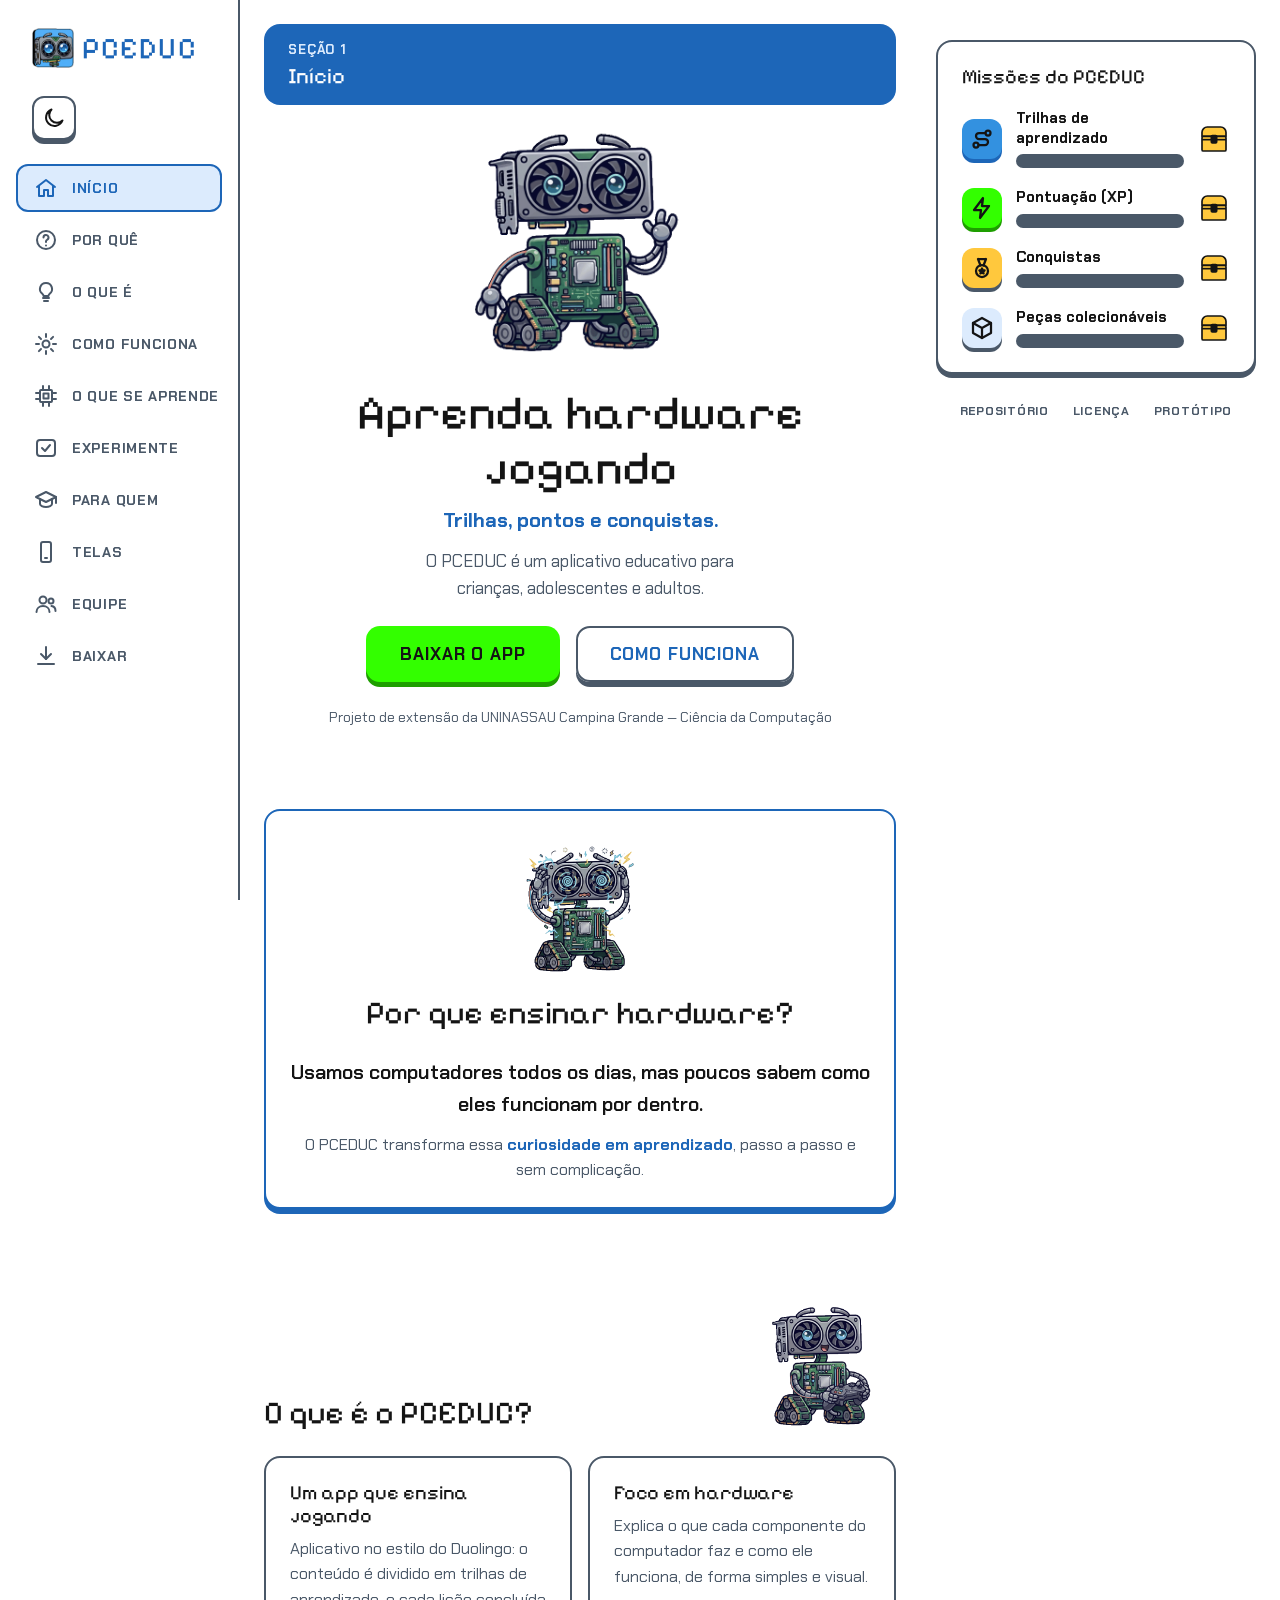
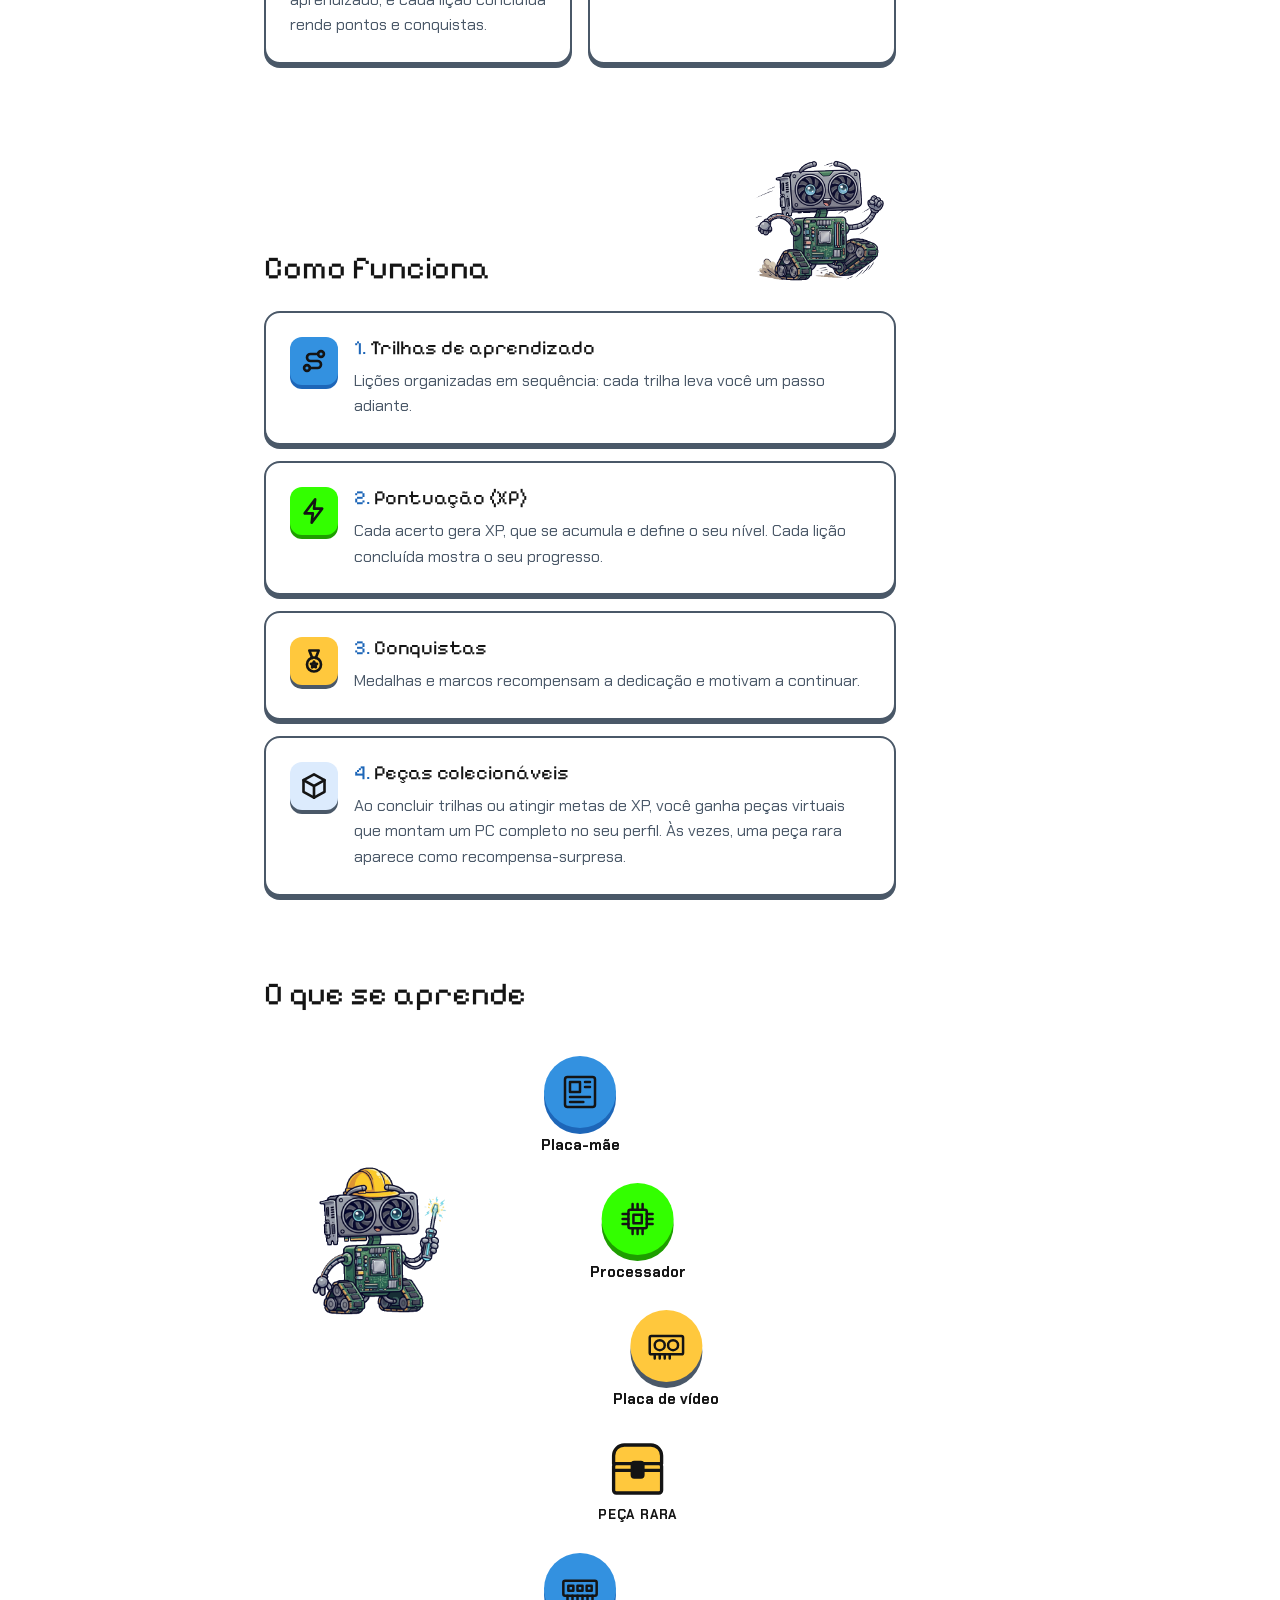
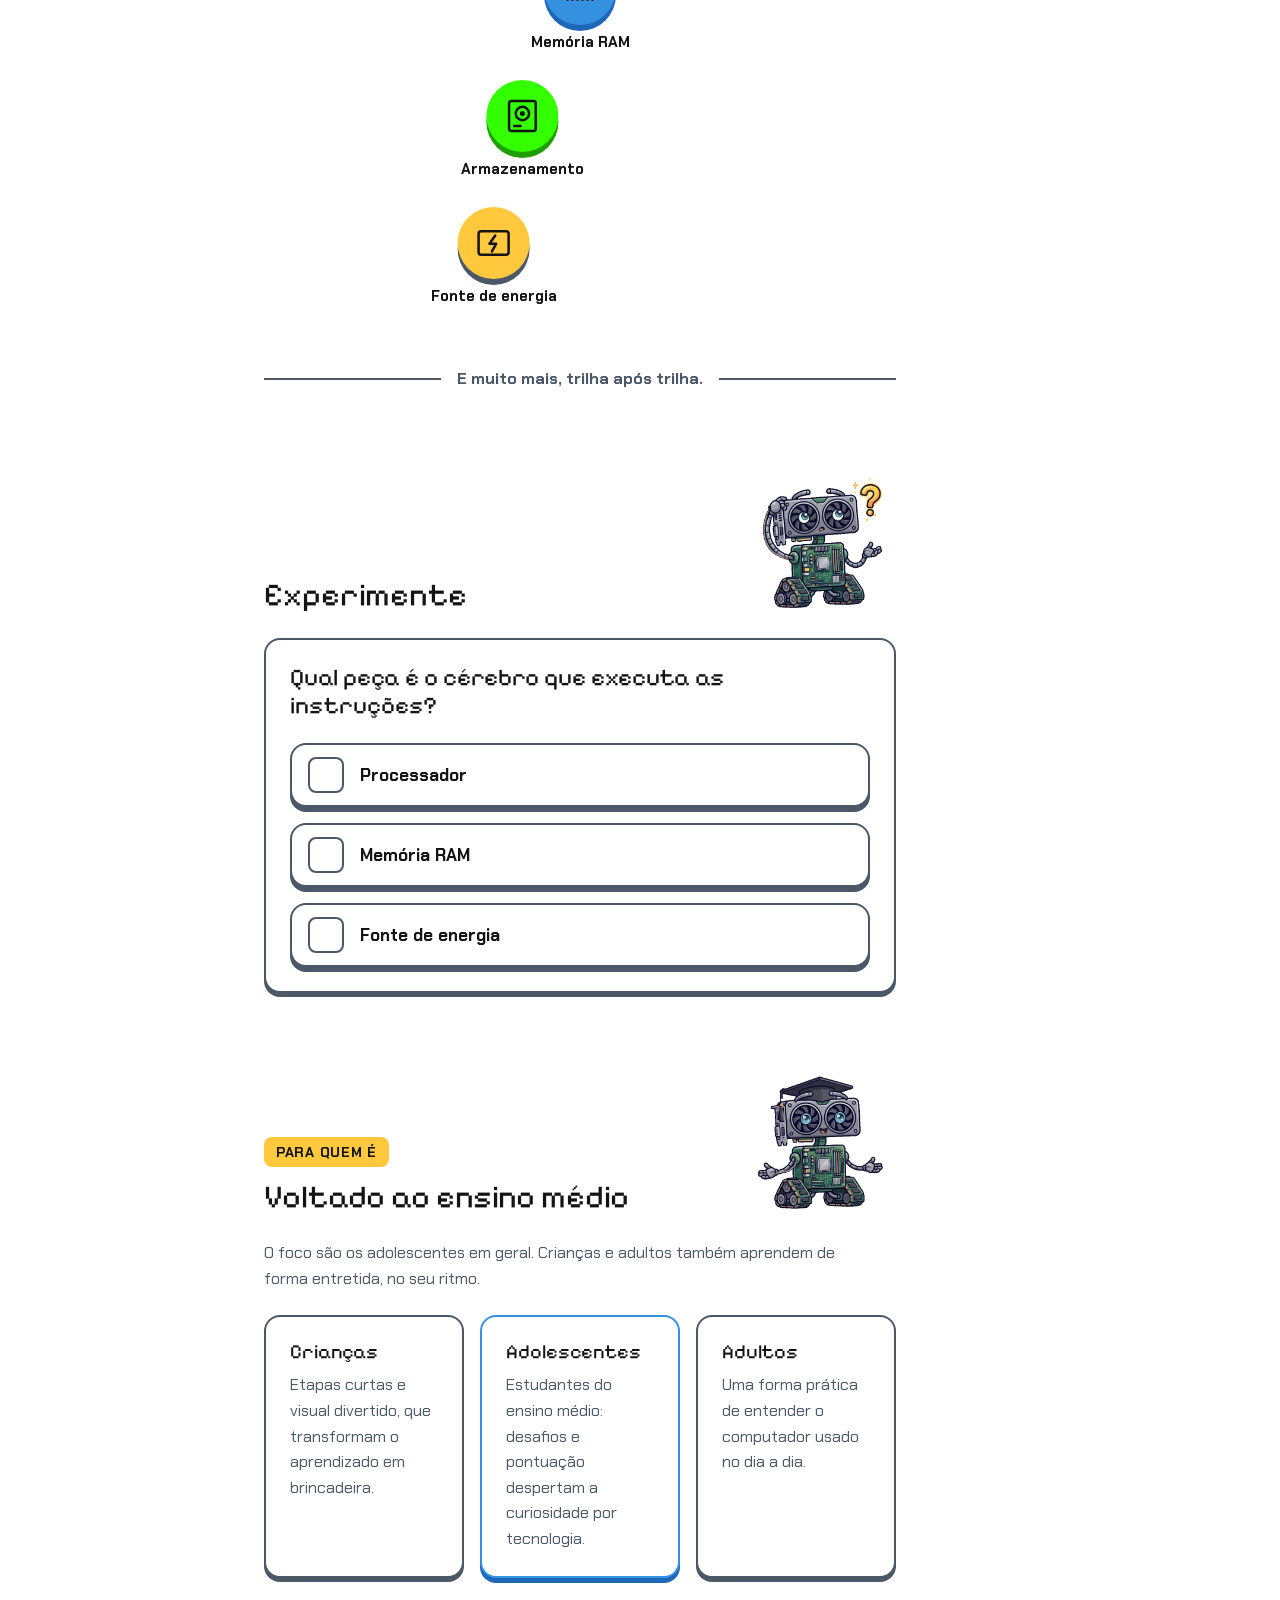
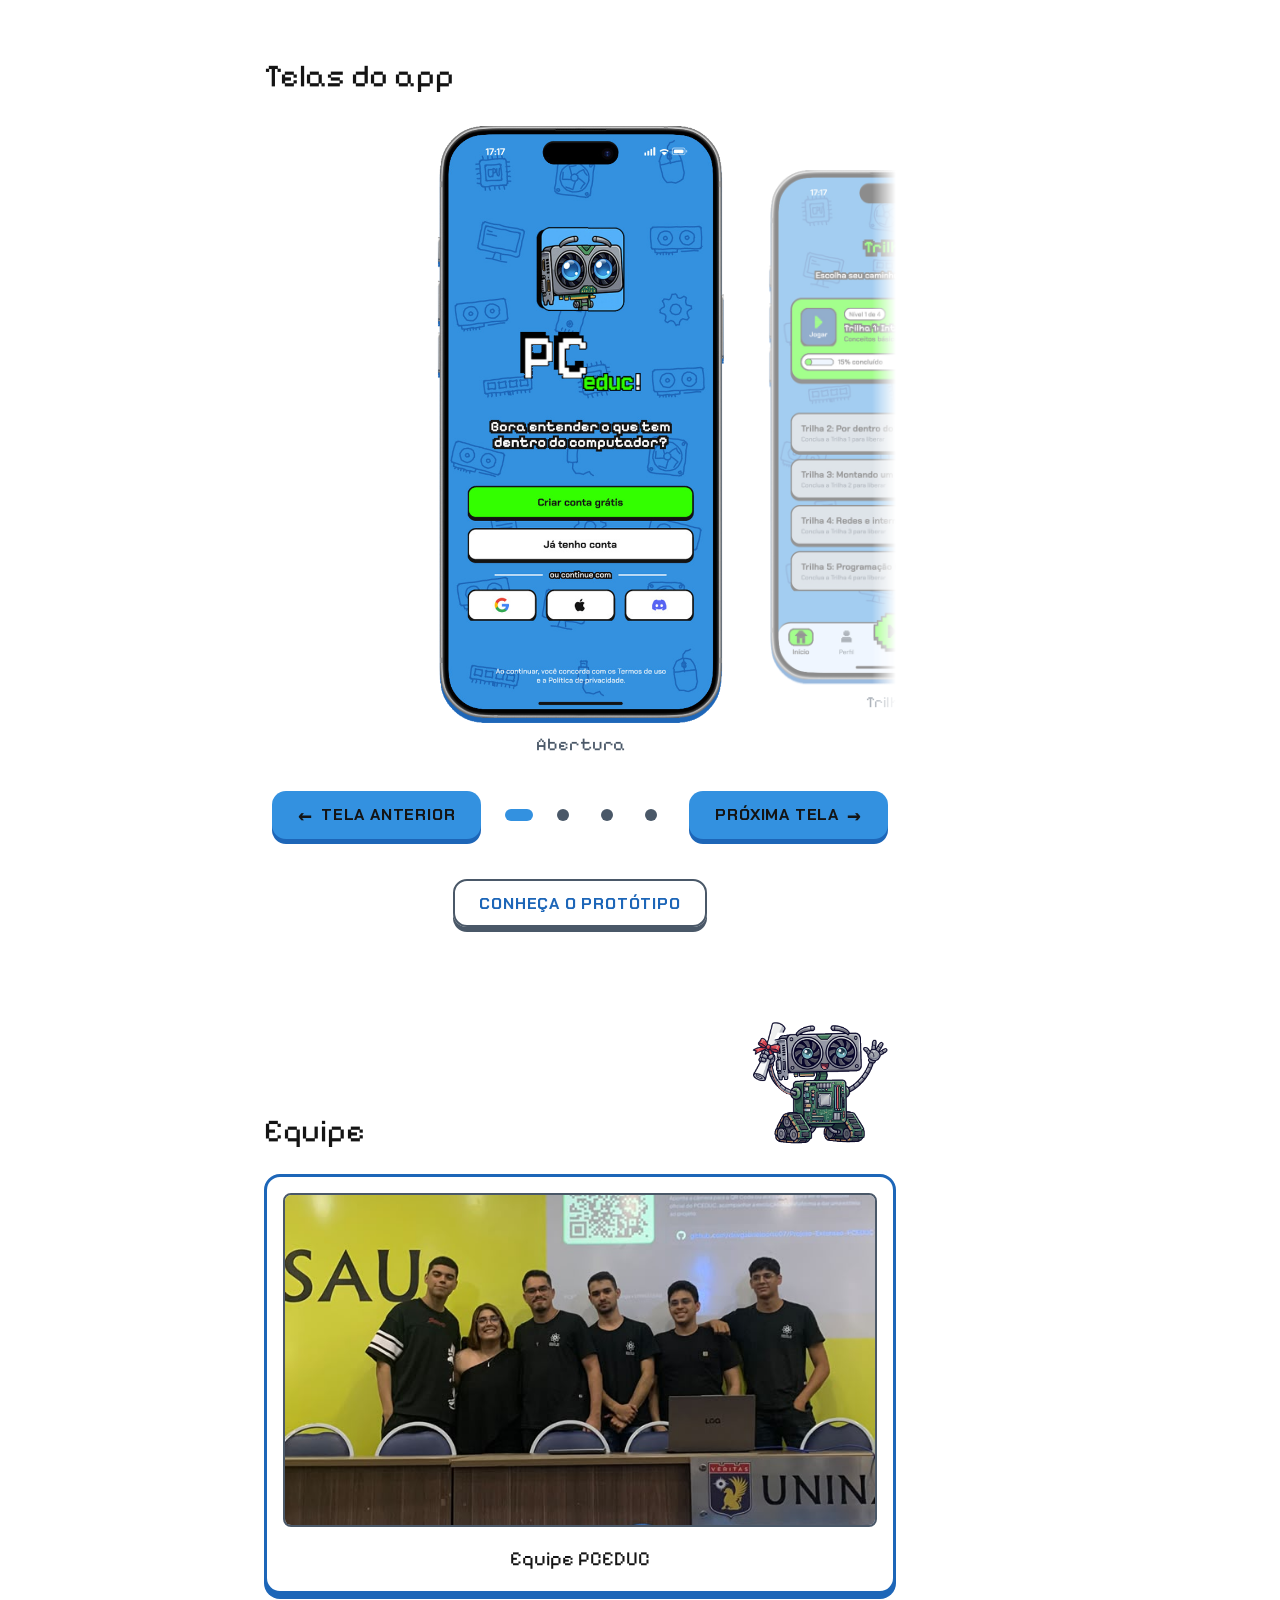
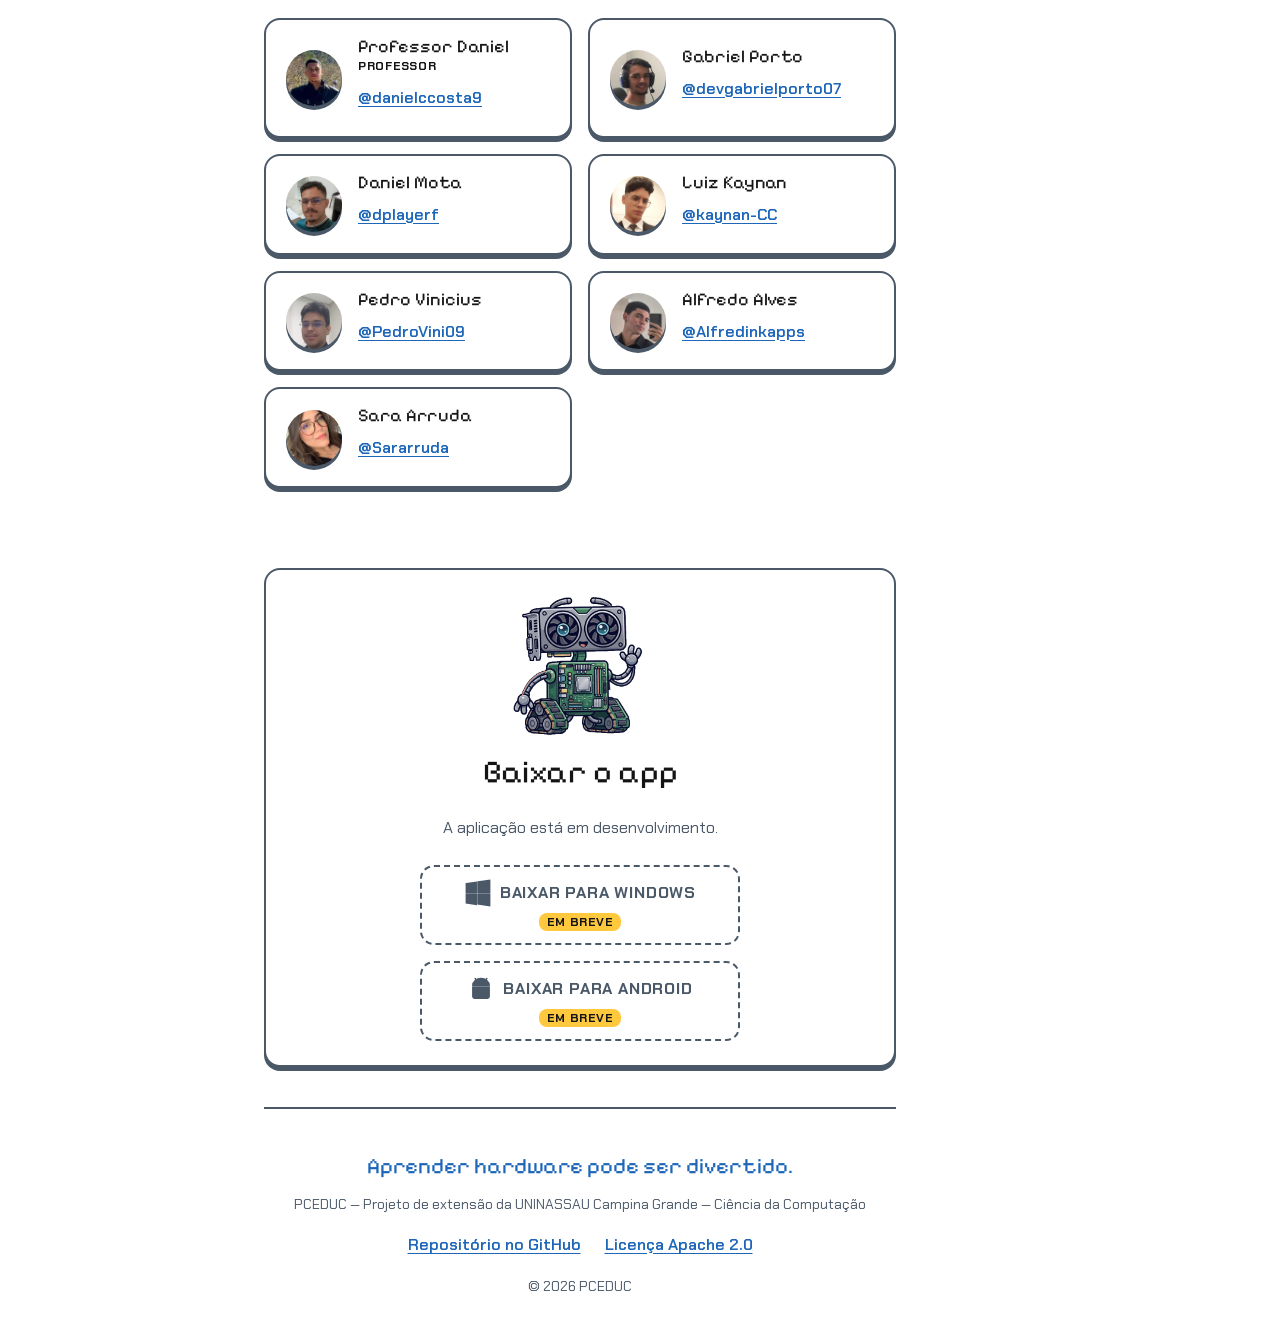
==== site-apresentacao-pceduc/html/index.html @ e236482e "feat: reoganização do site apresentativo do projeto + atualização das referências no HTML e JS CSS" ====
<!DOCTYPE html>
<!--
  PCEDUC — site demonstrativo (página única, v2: HTML5 + CSS3 + JS puro).
  Layout inspirado em trilhas de apps de idiomas: menu lateral, trilha central e painel de missões.
  Textos vêm só do README, do pitch e do documento de requisitos (RN002).
-->
<html lang="pt-BR">
<head>
  <meta charset="utf-8">
  <!-- viewport-fit=cover: libera env(safe-area-inset-bottom) para a barra de abas no iOS -->
  <meta name="viewport" content="width=device-width, initial-scale=1, viewport-fit=cover">
  <title>PCEDUC — Aprenda hardware jogando</title>
  <meta name="description" content="PCEDUC: aplicativo educativo para aprender hardware jogando, com trilhas, pontos e conquistas. Projeto de extensão da UNINASSAU Campina Grande — Ciência da Computação.">
  <!-- Cor da barra do navegador: segue o sistema; o tema escolhido no botão sobrescreve (main.js) -->
  <meta name="theme-color" content="#141414" media="(prefers-color-scheme: dark)">
  <meta name="theme-color" content="#FFFFFF" media="(prefers-color-scheme: light)">

  <!-- Open Graph: og:image precisa de URL absoluta; aponta para o endereço padrão do GitHub Pages (DEC002) -->
  <meta property="og:type" content="website">
  <meta property="og:locale" content="pt_BR">
  <meta property="og:title" content="PCEDUC — Aprenda hardware jogando">
  <meta property="og:description" content="Trilhas, pontos e conquistas. Aplicativo educativo para crianças, adolescentes e adultos.">
  <meta property="og:image" content="https://devgabrielporto07.github.io/Projeto-Extensao-PCEDUC/assets/img/benchware.png">

  <link rel="icon" type="image/png" href="../assets/img/benchware.png">

  <!-- Fontes: Pixelify Sans (títulos) e Chakra Petch (textos) -->
  <link rel="preconnect" href="https://fonts.googleapis.com">
  <link rel="preconnect" href="https://fonts.gstatic.com" crossorigin>
  <link rel="stylesheet" href="https://fonts.googleapis.com/css2?family=Chakra+Petch:wght@400;600;700&family=Pixelify+Sans:wght@400&display=swap">

  <!--
    Tema salvo aplicado antes dos CSS para a página não piscar no tema errado.
    Inline de propósito (exceção à regra de PADROES §1); sem valor salvo, o CSS segue o sistema.
  -->
  <script>
    (function () {
      try {
        var tema = localStorage.getItem('pc-tema');
        if (tema !== 'claro' && tema !== 'escuro') {
          return;
        }
        document.documentElement.setAttribute('data-tema', tema);
        var cor = tema === 'claro' ? '#FFFFFF' : '#141414';
        document.querySelectorAll('meta[name="theme-color"]').forEach(function (meta) {
          meta.setAttribute('content', cor);
        });
      } catch (erro) {
        /* localStorage bloqueado (modo privado, política do navegador): segue o sistema */
      }
    })();
  </script>

  <link rel="stylesheet" href="../css/base.css">
  <link rel="stylesheet" href="../css/layout.css">
  <link rel="stylesheet" href="../css/components.css">
  <link rel="stylesheet" href="../css/galeria.css">
  <link rel="stylesheet" href="../css/trilha.css">
  <link rel="stylesheet" href="../css/mascote.css">
  <link rel="stylesheet" href="../css/quiz.css">

  <script src="../js/main.js" defer></script>
</head>
<body>
  <a class="pc-skip" href="#conteudo">Pular para o conteúdo</a>

  <!-- ===== Ícones (sprite SVG reaproveitado por <use>) ===== -->
  <svg class="pc-sprite" aria-hidden="true" focusable="false" xmlns="http://www.w3.org/2000/svg">
    <symbol id="i-inicio" viewBox="0 0 24 24"><path d="M3 11l9-7 9 7"/><path d="M5 10v10h5v-6h4v6h5V10"/></symbol>
    <symbol id="i-porque" viewBox="0 0 24 24"><circle cx="12" cy="12" r="9"/><path d="M9.5 9.5a2.5 2.5 0 1 1 3.5 2.3c-.7.3-1 .9-1 1.7v.5"/><path d="M12 17.5v.01"/></symbol>
    <symbol id="i-oque" viewBox="0 0 24 24"><path d="M9 18h6M10 21h4"/><path d="M12 3a6 6 0 0 0-3.5 10.9c.6.5 1 1.2 1 2.1h5c0-.9.4-1.6 1-2.1A6 6 0 0 0 12 3z"/></symbol>
    <symbol id="i-como" viewBox="0 0 24 24"><circle cx="12" cy="12" r="3.5"/><path d="M12 2v3M12 19v3M2 12h3M19 12h3M4.9 4.9L7 7M17 17l2.1 2.1M4.9 19.1L7 17M17 7l2.1-2.1"/></symbol>
    <symbol id="i-chip" viewBox="0 0 24 24"><rect x="6" y="6" width="12" height="12" rx="1"/><rect x="9.5" y="9.5" width="5" height="5"/><path d="M9 2v4M15 2v4M9 18v4M15 18v4M2 9h4M2 15h4M18 9h4M18 15h4"/></symbol>
    <symbol id="i-quem" viewBox="0 0 24 24"><path d="M2 9l10-5 10 5-10 5z"/><path d="M6 11v5c0 1.5 2.7 3 6 3s6-1.5 6-3v-5"/><path d="M22 9v6"/></symbol>
    <symbol id="i-telas" viewBox="0 0 24 24"><rect x="7" y="2" width="10" height="20" rx="2"/><path d="M11 18h2"/></symbol>
    <symbol id="i-equipe" viewBox="0 0 24 24"><circle cx="9" cy="8" r="3.5"/><path d="M2.5 20c0-3.6 2.9-6 6.5-6s6.5 2.4 6.5 6"/><circle cx="17" cy="9" r="2.5"/><path d="M17.5 14c2.5.3 4 2.3 4 5"/></symbol>
    <symbol id="i-baixar" viewBox="0 0 24 24"><path d="M12 3v12"/><path d="M7 10l5 5 5-5"/><path d="M4 20h16"/></symbol>
    <symbol id="i-trilha" viewBox="0 0 24 24"><circle cx="6" cy="18" r="2.5"/><circle cx="18" cy="6" r="2.5"/><path d="M8.5 18H15a3 3 0 0 0 0-6H9a3 3 0 0 1 0-6h6.5"/></symbol>
    <symbol id="i-xp" viewBox="0 0 24 24"><path d="M13 2L4 14h7l-1 8 9-12h-7z"/></symbol>
    <symbol id="i-medalha" viewBox="0 0 24 24"><circle cx="12" cy="15" r="6"/><path d="M8 3l2.5 6.5M16 3l-2.5 6.5M8 3h8"/><path d="M12 12.5l.8 1.7 1.8.2-1.3 1.2.3 1.8-1.6-.9-1.6.9.3-1.8-1.3-1.2 1.8-.2z"/></symbol>
    <symbol id="i-peca" viewBox="0 0 24 24"><path d="M12 2l9 5v10l-9 5-9-5V7z"/><path d="M3 7l9 5 9-5M12 12v10"/></symbol>
    <symbol id="i-experimente" viewBox="0 0 24 24"><rect x="3" y="4" width="18" height="16" rx="3"/><path d="M8 12l3 3 5-6"/></symbol>
    <symbol id="i-certo" viewBox="0 0 24 24"><path d="M5 12.5l4.5 4.5L19 7.5"/></symbol>
    <symbol id="i-errado" viewBox="0 0 24 24"><path d="M6 6l12 12M18 6L6 18"/></symbol>
    <symbol id="i-sol" viewBox="0 0 24 24"><circle cx="12" cy="12" r="4"/><path d="M12 2v2M12 20v2M4.9 4.9l1.4 1.4M17.7 17.7l1.4 1.4M2 12h2M20 12h2M4.9 19.1l1.4-1.4M17.7 6.3l1.4-1.4"/></symbol>
    <symbol id="i-lua" viewBox="0 0 24 24"><path d="M20.5 14.5A8.5 8.5 0 1 1 9.5 3.5a7 7 0 0 0 11 11z"/></symbol>
    <!-- Baú: o corpo herda fill (amarelo) do <svg>; a fechadura usa currentColor (preto) -->
    <symbol id="i-bau" viewBox="0 0 48 48"><path d="M6 20v-6a8 8 0 0 1 8-8h20a8 8 0 0 1 8 8v6z"/><rect x="6" y="20" width="36" height="22" rx="2"/><path d="M6 25h36"/><rect x="20" y="19" width="8" height="11" rx="1.5" fill="currentColor"/></symbol>
  </svg>

  <!-- ===== Menu lateral (desktop) / cabeçalho com logo (mobile) ===== -->
  <header class="pc-lateral">
    <a class="pc-logo" href="#topo"><img class="pc-logo__img" src="../assets/img/logo-mascote.png" alt="" width="424" height="408"><span class="pc-logo__texto">PCEDUC</span></a>
    <!-- Alternar tema: oculto sem JS (aí o site só segue o sistema); o main.js mostra e atualiza ícone e rótulo -->
    <button class="pc-tema" type="button" data-pc-tema hidden>
      <svg class="pc-icone" aria-hidden="true" focusable="false"><use href="#i-sol" data-pc-tema-icone/></svg>
      <span class="pc-sr" data-pc-tema-rotulo>Ativar tema claro</span>
    </button>
    <nav class="pc-lateral__nav" aria-label="Seções">
      <ul class="pc-lista-limpa pc-lateral__lista">
        <li><a class="pc-lateral__link" href="#topo"><svg class="pc-icone" aria-hidden="true" focusable="false"><use href="#i-inicio"/></svg><span class="pc-lateral__rotulo">Início</span></a></li>
        <li><a class="pc-lateral__link" href="#por-que"><svg class="pc-icone" aria-hidden="true" focusable="false"><use href="#i-porque"/></svg><span class="pc-lateral__rotulo">Por quê</span></a></li>
        <li><a class="pc-lateral__link" href="#o-que-e"><svg class="pc-icone" aria-hidden="true" focusable="false"><use href="#i-oque"/></svg><span class="pc-lateral__rotulo">O que é</span></a></li>
        <li><a class="pc-lateral__link" href="#como-funciona"><svg class="pc-icone" aria-hidden="true" focusable="false"><use href="#i-como"/></svg><span class="pc-lateral__rotulo">Como funciona</span></a></li>
        <li><a class="pc-lateral__link" href="#o-que-se-aprende"><svg class="pc-icone" aria-hidden="true" focusable="false"><use href="#i-chip"/></svg><span class="pc-lateral__rotulo">O que se aprende</span></a></li>
        <li><a class="pc-lateral__link" href="#experimente"><svg class="pc-icone" aria-hidden="true" focusable="false"><use href="#i-experimente"/></svg><span class="pc-lateral__rotulo">Experimente</span></a></li>
        <li><a class="pc-lateral__link" href="#para-quem"><svg class="pc-icone" aria-hidden="true" focusable="false"><use href="#i-quem"/></svg><span class="pc-lateral__rotulo">Para quem</span></a></li>
        <li><a class="pc-lateral__link" href="#telas"><svg class="pc-icone" aria-hidden="true" focusable="false"><use href="#i-telas"/></svg><span class="pc-lateral__rotulo">Telas</span></a></li>
        <li><a class="pc-lateral__link" href="#equipe"><svg class="pc-icone" aria-hidden="true" focusable="false"><use href="#i-equipe"/></svg><span class="pc-lateral__rotulo">Equipe</span></a></li>
        <li><a class="pc-lateral__link" href="#download"><svg class="pc-icone" aria-hidden="true" focusable="false"><use href="#i-baixar"/></svg><span class="pc-lateral__rotulo">Baixar</span></a></li>
      </ul>
    </nav>
  </header>

  <div class="pc-palco">
    <main class="pc-conteudo" id="conteudo">
      <!--
        Faixa da seção atual (só desktop). É decorativa e repete os títulos das seções,
        por isso fica fora da árvore de acessibilidade e não é anunciada a cada rolagem.
      -->
      <div class="pc-faixa" aria-hidden="true">
        <div class="pc-faixa__caixa">
          <span class="pc-faixa__numero" data-pc-faixa-numero>Seção 1</span>
          <span class="pc-faixa__nome" data-pc-faixa-nome>Início</span>
        </div>
      </div>

      <!-- ===== 1. Topo / hero (F001) ===== -->
      <section class="pc-secao pc-hero" id="topo" aria-labelledby="titulo-topo">
        <!-- DEC009: com movimento reduzido, mostra o quadro parado -->
        <picture>
          <source srcset="assets/img/mascote/acenando.png" media="(prefers-reduced-motion: reduce)">
          <img class="pc-hero__mascote" src="../assets/img/mascote/acenando.gif" alt="Benchware, o mascote do PCEDUC, acenando" width="512" height="512">
        </picture>
        <h1 class="pc-hero__titulo" id="titulo-topo">Aprenda hardware jogando</h1>
        <p class="pc-hero__subtitulo">Trilhas, pontos e conquistas.</p>
        <p class="pc-hero__texto">O PCEDUC é um aplicativo educativo para crianças, adolescentes e adultos.</p>
        <div class="pc-hero__acoes">
          <a class="pc-btn pc-btn--verde pc-btn--grande" href="#download">Baixar o app</a>
          <a class="pc-btn pc-btn--contorno pc-btn--grande" href="#como-funciona">Como funciona</a>
        </div>
        <p class="pc-hero__instituicao">Projeto de extensão da UNINASSAU Campina Grande — Ciência da Computação</p>
      </section>

      <!-- ===== 2. Por que ensinar hardware? (F002) ===== -->
      <section class="pc-secao" id="por-que" aria-labelledby="titulo-por-que">
        <div class="pc-card pc-por-que pc-revelar">
          <span class="pc-mascote pc-mascote--centro"><picture><source srcset="assets/img/mascote/sobrecarregado.png" media="(prefers-reduced-motion: reduce)"><img class="pc-mascote__img" src="../assets/img/mascote/sobrecarregado.gif" alt="" width="320" height="320" loading="lazy" decoding="async"></picture></span>
          <h2 class="pc-secao__titulo" id="titulo-por-que">Por que ensinar hardware?</h2>
          <p class="pc-por-que__destaque">Usamos computadores todos os dias, mas poucos sabem como eles funcionam por dentro.</p>
          <p class="pc-por-que__texto">O PCEDUC transforma essa <span class="pc-sublinhado">curiosidade em aprendizado</span>, passo a passo e sem complicação.</p>
        </div>
      </section>

      <!-- ===== 3. O que é o PCEDUC (F003) ===== -->
      <section class="pc-secao" id="o-que-e" aria-labelledby="titulo-o-que-e">
        <div class="pc-secao__cabeca">
          <h2 class="pc-secao__titulo" id="titulo-o-que-e">O que é o PCEDUC?</h2>
          <span class="pc-mascote"><picture><source srcset="assets/img/mascote/jogando.png" media="(prefers-reduced-motion: reduce)"><img class="pc-mascote__img" src="../assets/img/mascote/jogando.gif" alt="" width="320" height="320" loading="lazy" decoding="async"></picture></span>
        </div>
        <div class="pc-grade pc-grade--2">
          <article class="pc-card pc-revelar">
            <h3 class="pc-card__titulo">Um app que ensina jogando</h3>
            <p class="pc-card__texto">Aplicativo no estilo do Duolingo: o conteúdo é dividido em trilhas de aprendizado, e cada lição concluída rende pontos e conquistas.</p>
          </article>
          <article class="pc-card pc-revelar">
            <h3 class="pc-card__titulo">Foco em hardware</h3>
            <p class="pc-card__texto">Explica o que cada componente do computador faz e como ele funciona, de forma simples e visual.</p>
          </article>
        </div>
      </section>

      <!-- ===== 4. Como funciona (F004) ===== -->
      <section class="pc-secao" id="como-funciona" aria-labelledby="titulo-como-funciona">
        <div class="pc-secao__cabeca">
          <h2 class="pc-secao__titulo" id="titulo-como-funciona">Como funciona</h2>
          <span class="pc-mascote"><picture><source srcset="assets/img/mascote/correndo.png" media="(prefers-reduced-motion: reduce)"><img class="pc-mascote__img" src="../assets/img/mascote/correndo.gif" alt="" width="320" height="320" loading="lazy" decoding="async"></picture></span>
        </div>
        <!-- Lista ordenada: a sequência dos passos tem significado (trilha → XP → conquistas → peças) -->
        <ol class="pc-lista-limpa pc-passos">
          <li class="pc-card pc-passo pc-revelar">
            <span class="pc-selo-icone pc-selo-icone--azul" aria-hidden="true"><svg class="pc-icone"><use href="#i-trilha"/></svg></span>
            <div>
              <h3 class="pc-card__titulo"><span class="pc-passo__numero">1.</span> Trilhas de aprendizado</h3>
              <p class="pc-card__texto">Lições organizadas em sequência: cada trilha leva você um passo adiante.</p>
            </div>
          </li>
          <li class="pc-card pc-passo pc-revelar">
            <span class="pc-selo-icone pc-selo-icone--verde" aria-hidden="true"><svg class="pc-icone"><use href="#i-xp"/></svg></span>
            <div>
              <h3 class="pc-card__titulo"><span class="pc-passo__numero">2.</span> Pontuação (XP)</h3>
              <p class="pc-card__texto">Cada acerto gera XP, que se acumula e define o seu nível. Cada lição concluída mostra o seu progresso.</p>
            </div>
          </li>
          <li class="pc-card pc-passo pc-revelar">
            <span class="pc-selo-icone pc-selo-icone--amarelo" aria-hidden="true"><svg class="pc-icone"><use href="#i-medalha"/></svg></span>
            <div>
              <h3 class="pc-card__titulo"><span class="pc-passo__numero">3.</span> Conquistas</h3>
              <p class="pc-card__texto">Medalhas e marcos recompensam a dedicação e motivam a continuar.</p>
            </div>
          </li>
          <li class="pc-card pc-passo pc-revelar">
            <span class="pc-selo-icone pc-selo-icone--claro" aria-hidden="true"><svg class="pc-icone"><use href="#i-peca"/></svg></span>
            <div>
              <h3 class="pc-card__titulo"><span class="pc-passo__numero">4.</span> Peças colecionáveis</h3>
              <p class="pc-card__texto">Ao concluir trilhas ou atingir metas de XP, você ganha peças virtuais que montam um PC completo no seu perfil. Às vezes, uma peça rara aparece como recompensa-surpresa.</p>
            </div>
          </li>
        </ol>
      </section>

      <!--
        ===== Painel de missões =====
        No desktop vira a coluna direita fixa; no mobile aparece aqui, logo após "Como funciona".
        As barras enchem conforme a rolagem da página (cada missão = 1/4 do percurso).
      -->
      <aside class="pc-painel" id="missoes" aria-labelledby="titulo-missoes">
        <div class="pc-card pc-missoes">
          <h2 class="pc-missoes__titulo" id="titulo-missoes">Missões do PCEDUC</h2>
          <p class="pc-sr">As barras são ilustrativas e enchem conforme você rola a página.</p>
          <ol class="pc-lista-limpa pc-missoes__lista">
            <li class="pc-missao">
              <span class="pc-selo-icone pc-selo-icone--azul" aria-hidden="true"><svg class="pc-icone"><use href="#i-trilha"/></svg></span>
              <div class="pc-missao__corpo">
                <span class="pc-missao__titulo">Trilhas de aprendizado</span>
                <span class="pc-barra" aria-hidden="true"><span class="pc-barra__preenchimento" data-pc-barra></span></span>
              </div>
              <svg class="pc-missao__bau" aria-hidden="true" focusable="false"><use href="#i-bau"/></svg>
            </li>
            <li class="pc-missao">
              <span class="pc-selo-icone pc-selo-icone--verde" aria-hidden="true"><svg class="pc-icone"><use href="#i-xp"/></svg></span>
              <div class="pc-missao__corpo">
                <span class="pc-missao__titulo">Pontuação (XP)</span>
                <span class="pc-barra" aria-hidden="true"><span class="pc-barra__preenchimento" data-pc-barra></span></span>
              </div>
              <svg class="pc-missao__bau" aria-hidden="true" focusable="false"><use href="#i-bau"/></svg>
            </li>
            <li class="pc-missao">
              <span class="pc-selo-icone pc-selo-icone--amarelo" aria-hidden="true"><svg class="pc-icone"><use href="#i-medalha"/></svg></span>
              <div class="pc-missao__corpo">
                <span class="pc-missao__titulo">Conquistas</span>
                <span class="pc-barra" aria-hidden="true"><span class="pc-barra__preenchimento" data-pc-barra></span></span>
              </div>
              <svg class="pc-missao__bau" aria-hidden="true" focusable="false"><use href="#i-bau"/></svg>
            </li>
            <li class="pc-missao">
              <span class="pc-selo-icone pc-selo-icone--claro" aria-hidden="true"><svg class="pc-icone"><use href="#i-peca"/></svg></span>
              <div class="pc-missao__corpo">
                <span class="pc-missao__titulo">Peças colecionáveis</span>
                <span class="pc-barra" aria-hidden="true"><span class="pc-barra__preenchimento" data-pc-barra></span></span>
              </div>
              <svg class="pc-missao__bau" aria-hidden="true" focusable="false"><use href="#i-bau"/></svg>
            </li>
          </ol>
        </div>
        <!-- Links rápidos do painel (só desktop; no mobile o rodapé já traz os mesmos links) -->
        <ul class="pc-lista-limpa pc-painel__links">
          <li><a href="https://github.com/devgabrielporto07/Projeto-Extensao-PCEDUC" target="_blank" rel="noopener">Repositório<span class="pc-sr"> no GitHub (abre em nova aba)</span></a></li>
          <li><a href="https://github.com/devgabrielporto07/Projeto-Extensao-PCEDUC/blob/master/LICENSE" target="_blank" rel="noopener">Licença<span class="pc-sr"> Apache 2.0 (abre em nova aba)</span></a></li>
          <li><a href="https://www.figma.com/proto/Nds3cFqZtrh3N2oKh1um8q/Telas-PCEDUC?node-id=10-2&amp;t=ofcFB11myQ6Vvf07-1" target="_blank" rel="noopener">Protótipo<span class="pc-sr"> no Figma (abre em nova aba)</span></a></li>
        </ul>
      </aside>

      <!-- ===== 5. O que se aprende — trilha em zigue-zague (F005) ===== -->
      <section class="pc-secao" id="o-que-se-aprende" aria-labelledby="titulo-o-que-se-aprende">
        <h2 class="pc-secao__titulo" id="titulo-o-que-se-aprende">O que se aprende</h2>
        <!--
          Sem JS, cada balão (descrição) aparece aberto abaixo do seu nó, como uma lista.
          Com JS (classe "js" no <html>), o nó vira um botão que abre e fecha o balão.
        -->
        <div class="pc-trilha">
          <!-- A pose troca para "trofeu" enquanto o balão do baú estiver aberto (main.js) -->
          <span class="pc-mascote pc-trilha__mascote"><img class="pc-mascote__img" src="../assets/img/mascote/construindo.gif" alt="" width="320" height="320" loading="lazy" decoding="async" data-pc-mascote-trilha></span>
          <ol class="pc-lista-limpa pc-trilha__lista">
            <li class="pc-trilha__item pc-trilha__item--azul">
              <button class="pc-no" type="button" aria-expanded="false" aria-controls="pc-balao-1">
                <span class="pc-no__circulo" aria-hidden="true">
                  <svg viewBox="0 0 48 48" width="48" height="48" focusable="false"><rect x="6" y="6" width="36" height="36" rx="3"/><rect x="12" y="12" width="12" height="12"/><path d="M30 12h6M30 18h6M12 30h24M12 36h16"/></svg>
                </span>
                <span class="pc-no__rotulo">Placa-mãe</span>
              </button>
              <div class="pc-balao" id="pc-balao-1">
                <h3 class="pc-balao__titulo">Placa-mãe</h3>
                <p class="pc-balao__texto">Conecta e integra todos os componentes.</p>
              </div>
            </li>
            <li class="pc-trilha__item pc-trilha__item--verde">
              <button class="pc-no" type="button" aria-expanded="false" aria-controls="pc-balao-2">
                <span class="pc-no__circulo" aria-hidden="true">
                  <svg viewBox="0 0 48 48" width="48" height="48" focusable="false"><rect x="13" y="13" width="22" height="22" rx="2"/><rect x="19" y="19" width="10" height="10"/><path d="M18 6v7M24 6v7M30 6v7M18 35v7M24 35v7M30 35v7M6 18h7M6 24h7M6 30h7M35 18h7M35 24h7M35 30h7"/></svg>
                </span>
                <span class="pc-no__rotulo">Processador</span>
              </button>
              <div class="pc-balao" id="pc-balao-2">
                <h3 class="pc-balao__titulo">Processador</h3>
                <p class="pc-balao__texto">O cérebro que executa as instruções.</p>
              </div>
            </li>
            <li class="pc-trilha__item pc-trilha__item--amarelo">
              <button class="pc-no" type="button" aria-expanded="false" aria-controls="pc-balao-3">
                <span class="pc-no__circulo" aria-hidden="true">
                  <svg viewBox="0 0 48 48" width="48" height="48" focusable="false"><rect x="4" y="12" width="40" height="22" rx="2"/><circle cx="16" cy="23" r="6"/><circle cx="32" cy="23" r="6"/><path d="M10 34v5M16 34v5M22 34v5M28 34v5"/></svg>
                </span>
                <span class="pc-no__rotulo">Placa de vídeo</span>
              </button>
              <div class="pc-balao" id="pc-balao-3">
                <h3 class="pc-balao__titulo">Placa de vídeo</h3>
                <p class="pc-balao__texto">Gera as imagens exibidas na tela.</p>
              </div>
            </li>
            <!-- RF09: peça rara como recompensa-surpresa (baú); abre um balão como os nós -->
            <li class="pc-trilha__item pc-trilha__bau">
              <button class="pc-no pc-no--bau" type="button" aria-expanded="false" aria-controls="pc-balao-bau">
                <svg class="pc-bau" aria-hidden="true" focusable="false"><use href="#i-bau"/></svg>
                <span class="pc-bau__legenda">Peça rara</span>
              </button>
              <div class="pc-balao" id="pc-balao-bau">
                <h3 class="pc-balao__titulo">Peça rara</h3>
                <p class="pc-balao__texto">Às vezes, uma peça rara aparece como recompensa-surpresa.</p>
              </div>
            </li>
            <li class="pc-trilha__item pc-trilha__item--azul">
              <button class="pc-no" type="button" aria-expanded="false" aria-controls="pc-balao-4">
                <span class="pc-no__circulo" aria-hidden="true">
                  <svg viewBox="0 0 48 48" width="48" height="48" focusable="false"><rect x="4" y="14" width="40" height="18" rx="2"/><path d="M10 20h6v6h-6zM21 20h6v6h-6zM32 20h6v6h-6zM9 32v5M15 32v5M21 32v5M27 32v5M33 32v5M39 32v5"/></svg>
                </span>
                <span class="pc-no__rotulo">Memória RAM</span>
              </button>
              <div class="pc-balao" id="pc-balao-4">
                <h3 class="pc-balao__titulo">Memória RAM</h3>
                <p class="pc-balao__texto">Guarda os dados em uso no momento.</p>
              </div>
            </li>
            <li class="pc-trilha__item pc-trilha__item--verde">
              <button class="pc-no" type="button" aria-expanded="false" aria-controls="pc-balao-5">
                <span class="pc-no__circulo" aria-hidden="true">
                  <svg viewBox="0 0 48 48" width="48" height="48" focusable="false"><rect x="8" y="6" width="32" height="36" rx="3"/><circle cx="24" cy="21" r="8"/><circle cx="24" cy="21" r="1.5"/><path d="M14 36h8"/></svg>
                </span>
                <span class="pc-no__rotulo">Armazenamento</span>
              </button>
              <div class="pc-balao" id="pc-balao-5">
                <h3 class="pc-balao__titulo">Armazenamento</h3>
                <p class="pc-balao__texto">Mantém arquivos e programas salvos.</p>
              </div>
            </li>
            <li class="pc-trilha__item pc-trilha__item--amarelo">
              <button class="pc-no" type="button" aria-expanded="false" aria-controls="pc-balao-6">
                <span class="pc-no__circulo" aria-hidden="true">
                  <svg viewBox="0 0 48 48" width="48" height="48" focusable="false"><rect x="6" y="10" width="36" height="28" rx="3"/><path d="M26 15l-7 10h8l-5 9"/></svg>
                </span>
                <span class="pc-no__rotulo">Fonte de energia</span>
              </button>
              <div class="pc-balao" id="pc-balao-6">
                <h3 class="pc-balao__titulo">Fonte de energia</h3>
                <p class="pc-balao__texto">Fornece energia a cada peça.</p>
              </div>
            </li>
          </ol>
        </div>
        <p class="pc-divisor">E muito mais, trilha após trilha.</p>
      </section>

      <!-- ===== 6. Experimente — mini quiz no estilo de lição do app ===== -->
      <section class="pc-secao" id="experimente" aria-labelledby="titulo-experimente">
        <div class="pc-secao__cabeca">
          <h2 class="pc-secao__titulo" id="titulo-experimente">Experimente</h2>
          <!-- Poses: duvida (pergunta), trofeu (acerto), errado (erro) — trocadas pelo main.js -->
          <span class="pc-mascote"><img class="pc-mascote__img" src="../assets/img/mascote/duvida.gif" alt="" width="320" height="320" loading="lazy" decoding="async" data-pc-quiz-mascote></span>
        </div>
        <!--
          Sem JS: a pergunta e um <details> com a resposta (funciona em qualquer navegador).
          Com JS (configurarQuiz), o <details> some e as opções viram botões.
          Pergunta, resposta e explicação adaptadas do pitch: Processador = "O cérebro que executa as instruções."
        -->
        <div class="pc-card pc-quiz" data-pc-quiz>
          <h3 class="pc-quiz__pergunta" id="pc-quiz-pergunta">Qual peça é o cérebro que executa as instruções?</h3>
          <details class="pc-quiz__resposta" data-pc-quiz-estatico>
            <summary>Ver resposta</summary>
            <p><strong>Processador.</strong> O processador é o cérebro do computador: ele executa as instruções.</p>
          </details>
          <div class="pc-quiz__interativo" data-pc-quiz-interativo hidden>
            <div class="pc-quiz__opcoes" role="group" aria-labelledby="pc-quiz-pergunta">
              <button class="pc-quiz__opcao" type="button" data-pc-quiz-opcao="correta">
                <span class="pc-quiz__marca" aria-hidden="true"><svg class="pc-icone pc-quiz__icone pc-quiz__icone--certo" focusable="false"><use href="#i-certo"/></svg><svg class="pc-icone pc-quiz__icone pc-quiz__icone--errado" focusable="false"><use href="#i-errado"/></svg></span>
                <span class="pc-quiz__texto">Processador</span>
                <span class="pc-quiz__status" data-pc-quiz-status></span>
              </button>
              <button class="pc-quiz__opcao" type="button" data-pc-quiz-opcao>
                <span class="pc-quiz__marca" aria-hidden="true"><svg class="pc-icone pc-quiz__icone pc-quiz__icone--certo" focusable="false"><use href="#i-certo"/></svg><svg class="pc-icone pc-quiz__icone pc-quiz__icone--errado" focusable="false"><use href="#i-errado"/></svg></span>
                <span class="pc-quiz__texto">Memória RAM</span>
                <span class="pc-quiz__status" data-pc-quiz-status></span>
              </button>
              <button class="pc-quiz__opcao" type="button" data-pc-quiz-opcao>
                <span class="pc-quiz__marca" aria-hidden="true"><svg class="pc-icone pc-quiz__icone pc-quiz__icone--certo" focusable="false"><use href="#i-certo"/></svg><svg class="pc-icone pc-quiz__icone pc-quiz__icone--errado" focusable="false"><use href="#i-errado"/></svg></span>
                <span class="pc-quiz__texto">Fonte de energia</span>
                <span class="pc-quiz__status" data-pc-quiz-status></span>
              </button>
            </div>
            <!-- A região já existe vazia: o leitor de tela anuncia quando o texto muda -->
            <p class="pc-quiz__feedback" aria-live="polite" data-pc-quiz-feedback></p>
            <button class="pc-btn pc-btn--azul pc-quiz__tentar" type="button" data-pc-quiz-tentar hidden>Tentar de novo</button>
          </div>
        </div>
      </section>

      <!-- ===== 7. Para quem é (F006) ===== -->
      <section class="pc-secao" id="para-quem" aria-labelledby="titulo-para-quem">
        <div class="pc-secao__cabeca">
          <div>
            <p class="pc-selo">Para quem é</p>
            <h2 class="pc-secao__titulo" id="titulo-para-quem">Voltado ao ensino médio</h2>
          </div>
          <span class="pc-mascote"><picture><source srcset="assets/img/mascote/formado.png" media="(prefers-reduced-motion: reduce)"><img class="pc-mascote__img" src="../assets/img/mascote/formado.gif" alt="" width="320" height="320" loading="lazy" decoding="async"></picture></span>
        </div>
        <p class="pc-secao__intro">O foco são os adolescentes em geral. Crianças e adultos também aprendem de forma entretida, no seu ritmo.</p>
        <ul class="pc-lista-limpa pc-grade pc-grade--3">
          <li class="pc-card pc-revelar">
            <h3 class="pc-card__titulo">Crianças</h3>
            <p class="pc-card__texto">Etapas curtas e visual divertido, que transformam o aprendizado em brincadeira.</p>
          </li>
          <li class="pc-card pc-card--destaque pc-revelar">
            <h3 class="pc-card__titulo">Adolescentes</h3>
            <p class="pc-card__texto">Estudantes do ensino médio: desafios e pontuação despertam a curiosidade por tecnologia.</p>
          </li>
          <li class="pc-card pc-revelar">
            <h3 class="pc-card__titulo">Adultos</h3>
            <p class="pc-card__texto">Uma forma prática de entender o computador usado no dia a dia.</p>
          </li>
        </ul>
      </section>

      <!-- ===== 8. Galeria de telas (F007) ===== -->
      <section class="pc-secao" id="telas" aria-labelledby="titulo-telas">
        <h2 class="pc-secao__titulo" id="titulo-telas">Telas do app</h2>
        <!--
          RN003/DEC007: as telas ficam no HTML (fonte única) para aparecerem mesmo sem JS: faixa com rolagem
          no celular e as 4 lado a lado no desktop. O main.js lê estes <figure> e só acrescenta os controles
          do carrossel; imagem que não carrega vira o reservado "Tela em breve".
          As PNG já trazem a moldura do iPhone. Como trocar/adicionar: assets/telas/README.md.
        -->
        <div class="pc-galeria" data-pc-galeria>
          <div class="pc-galeria__trilho" data-pc-galeria-trilho>
            <figure class="pc-galeria__slide">
              <img class="pc-galeria__img" src="../assets/telas/tela-01.png" alt="Tela de abertura: criar conta ou entrar no PCEDUC" width="540" height="1080" loading="lazy" decoding="async">
              <figcaption class="pc-galeria__legenda">Abertura</figcaption>
            </figure>
            <figure class="pc-galeria__slide">
              <img class="pc-galeria__img" src="../assets/telas/tela-02.png" alt="Tela de trilhas: escolha a trilha e acompanhe o progresso" width="540" height="1080" loading="lazy" decoding="async">
              <figcaption class="pc-galeria__legenda">Trilhas</figcaption>
            </figure>
            <figure class="pc-galeria__slide">
              <img class="pc-galeria__img" src="../assets/telas/tela-03.png" alt="Tela de pergunta: o Benchware faz uma pergunta de múltipla escolha" width="540" height="1080" loading="lazy" decoding="async">
              <figcaption class="pc-galeria__legenda">Pergunta</figcaption>
            </figure>
            <figure class="pc-galeria__slide">
              <img class="pc-galeria__img" src="../assets/telas/tela-04.png" alt="Tela de perfil: nível, XP, sequência e trilhas do aluno" width="540" height="1080" loading="lazy" decoding="async">
              <figcaption class="pc-galeria__legenda">Perfil</figcaption>
            </figure>
          </div>
        </div>
        <p class="pc-galeria__prototipo">
          <a class="pc-btn pc-btn--contorno" href="https://www.figma.com/proto/Nds3cFqZtrh3N2oKh1um8q/Telas-PCEDUC?node-id=10-2&amp;t=ofcFB11myQ6Vvf07-1" target="_blank" rel="noopener">Conheça o protótipo<span class="pc-sr"> (abre em nova aba)</span></a>
        </p>
      </section>

      <!-- ===== 9. Equipe (F008 / RN004: mesma ordem do README) ===== -->
      <section class="pc-secao" id="equipe" aria-labelledby="titulo-equipe">
        <div class="pc-secao__cabeca">
          <h2 class="pc-secao__titulo" id="titulo-equipe">Equipe</h2>
          <span class="pc-mascote"><picture><source srcset="assets/img/mascote/diploma.png" media="(prefers-reduced-motion: reduce)"><img class="pc-mascote__img" src="../assets/img/mascote/diploma.gif" alt="" width="320" height="320" loading="lazy" decoding="async"></picture></span>
        </div>
        <!-- Moldura da foto da equipe toda: a foto é vertical e o recorte 16:9 foca nas pessoas (.pc-moldura__img) -->
        <figure class="pc-card pc-moldura pc-revelar">
          <div class="pc-moldura__quadro">
            <img class="pc-moldura__img" src="../assets/img/equipe/equipe.jpg" alt="Equipe do PCEDUC reunida em frente ao telão da apresentação" width="720" height="1280" loading="lazy" decoding="async">
          </div>
          <figcaption class="pc-moldura__legenda">Equipe PCEDUC</figcaption>
        </figure>
        <ul class="pc-lista-limpa pc-grade pc-grade--2 pc-equipe">
          <li class="pc-card pc-membro pc-revelar">
            <img class="pc-membro__avatar pc-membro__avatar--foto" src="../assets/img/equipe/professor-daniel.jpg" alt="" width="240" height="240" loading="lazy" decoding="async">
            <div class="pc-membro__dados">
              <h3 class="pc-card__titulo">Professor Daniel</h3>
              <p class="pc-membro__papel">Professor</p>
              <a class="pc-membro__link" href="https://github.com/danielccosta9" target="_blank" rel="noopener">@danielccosta9<span class="pc-sr"> no GitHub (abre em nova aba)</span></a>
            </div>
          </li>
          <li class="pc-card pc-membro pc-revelar">
            <img class="pc-membro__avatar pc-membro__avatar--foto" src="../assets/img/equipe/gabriel-porto.jpg" alt="" width="240" height="240" loading="lazy" decoding="async">
            <div class="pc-membro__dados">
              <h3 class="pc-card__titulo">Gabriel Porto</h3>
              <a class="pc-membro__link" href="https://github.com/devgabrielporto07" target="_blank" rel="noopener">@devgabrielporto07<span class="pc-sr"> no GitHub (abre em nova aba)</span></a>
            </div>
          </li>
          <li class="pc-card pc-membro pc-revelar">
            <img class="pc-membro__avatar pc-membro__avatar--foto" src="../assets/img/equipe/daniel-mota.jpg" alt="" width="240" height="240" loading="lazy" decoding="async">
            <div class="pc-membro__dados">
              <h3 class="pc-card__titulo">Daniel Mota</h3>
              <a class="pc-membro__link" href="https://github.com/dplayerf" target="_blank" rel="noopener">@dplayerf<span class="pc-sr"> no GitHub (abre em nova aba)</span></a>
            </div>
          </li>
          <li class="pc-card pc-membro pc-revelar">
            <img class="pc-membro__avatar pc-membro__avatar--foto" src="../assets/img/equipe/luiz-kaynan.jpg" alt="" width="240" height="240" loading="lazy" decoding="async">
            <div class="pc-membro__dados">
              <h3 class="pc-card__titulo">Luiz Kaynan</h3>
              <a class="pc-membro__link" href="https://github.com/kaynan-CC" target="_blank" rel="noopener">@kaynan-CC<span class="pc-sr"> no GitHub (abre em nova aba)</span></a>
            </div>
          </li>
          <li class="pc-card pc-membro pc-revelar">
            <img class="pc-membro__avatar pc-membro__avatar--foto" src="../assets/img/equipe/pedro-vinicius.jpg" alt="" width="240" height="240" loading="lazy" decoding="async">
            <div class="pc-membro__dados">
              <h3 class="pc-card__titulo">Pedro Vinicius</h3>
              <a class="pc-membro__link" href="https://github.com/PedroVini09" target="_blank" rel="noopener">@PedroVini09<span class="pc-sr"> no GitHub (abre em nova aba)</span></a>
            </div>
          </li>
          <li class="pc-card pc-membro pc-revelar">
            <img class="pc-membro__avatar pc-membro__avatar--foto" src="../assets/img/equipe/alfredo-alves.jpg" alt="" width="240" height="240" loading="lazy" decoding="async">
            <div class="pc-membro__dados">
              <h3 class="pc-card__titulo">Alfredo Alves</h3>
              <a class="pc-membro__link" href="https://github.com/Alfredinkapps" target="_blank" rel="noopener">@Alfredinkapps<span class="pc-sr"> no GitHub (abre em nova aba)</span></a>
            </div>
          </li>
          <li class="pc-card pc-membro pc-revelar">
            <img class="pc-membro__avatar pc-membro__avatar--foto" src="../assets/img/equipe/sara-arruda.jpg" alt="" width="240" height="240" loading="lazy" decoding="async">
            <div class="pc-membro__dados">
              <h3 class="pc-card__titulo">Sara Arruda</h3>
              <a class="pc-membro__link" href="https://github.com/Sararruda" target="_blank" rel="noopener">@Sararruda<span class="pc-sr"> no GitHub (abre em nova aba)</span></a>
            </div>
          </li>
        </ul>
      </section>

      <!-- ===== 10. Download (F009 / RN001) ===== -->
      <section class="pc-secao" id="download" aria-labelledby="titulo-download">
        <div class="pc-card pc-download pc-revelar">
          <span class="pc-mascote pc-mascote--centro"><picture><source srcset="assets/img/mascote/acenando.png" media="(prefers-reduced-motion: reduce)"><img class="pc-mascote__img" src="../assets/img/mascote/acenando.gif" alt="" width="320" height="320" loading="lazy" decoding="async"></picture></span>
          <h2 class="pc-secao__titulo" id="titulo-download">Baixar o app</h2>
          <p class="pc-download__texto">A aplicação está em desenvolvimento.</p>
          <!--
            RN001: o estado inicial é "desativado" para que, sem JS, nenhum botão pareça funcionar.
            O main.js ativa o botão quando houver link https:// em LINKS_DOWNLOAD.
          -->
          <div class="pc-download__botoes">
            <a class="pc-btn pc-download__botao" data-pc-download="windows" aria-disabled="true" tabindex="-1">
              <svg class="pc-download__icone" viewBox="0 0 48 48" width="28" height="28" aria-hidden="true" focusable="false"><path d="M4 8l17-2.4V23H4zM24 5.2L44 2.4V23H24zM4 26h17v17.4L4 41zM24 26h20v19.6l-20-2.8z"/></svg>
              <span>Baixar para Windows</span>
              <span class="pc-download__selo" data-pc-download-selo>Em breve</span>
            </a>
            <a class="pc-btn pc-download__botao" data-pc-download="android" aria-disabled="true" tabindex="-1">
              <svg class="pc-download__icone" viewBox="0 0 48 48" width="28" height="28" aria-hidden="true" focusable="false"><path d="M10 21h28v16a3 3 0 0 1-3 3H13a3 3 0 0 1-3-3zM10 18a14 12 0 0 1 28 0zM14 6l4 6M34 6l-4 6"/></svg>
              <span>Baixar para Android</span>
              <span class="pc-download__selo" data-pc-download-selo>Em breve</span>
            </a>
          </div>
        </div>
      </section>
    </main>

    <!-- ===== Rodapé (F010) ===== -->
    <footer class="pc-rodape">
      <p class="pc-rodape__frase">Aprender hardware pode ser divertido.</p>
      <p class="pc-rodape__marca">PCEDUC — Projeto de extensão da UNINASSAU Campina Grande — Ciência da Computação</p>
      <ul class="pc-lista-limpa pc-rodape__links">
        <li><a href="https://github.com/devgabrielporto07/Projeto-Extensao-PCEDUC" target="_blank" rel="noopener">Repositório no GitHub<span class="pc-sr"> (abre em nova aba)</span></a></li>
        <li><a href="https://github.com/devgabrielporto07/Projeto-Extensao-PCEDUC/blob/master/LICENSE" target="_blank" rel="noopener">Licença Apache 2.0<span class="pc-sr"> (abre em nova aba)</span></a></li>
      </ul>
      <p class="pc-rodape__ano">© <span data-pc-ano>2026</span> PCEDUC</p>
    </footer>
  </div>

  <!-- ===== Barra de abas inferior (só mobile) ===== -->
  <nav class="pc-abas" aria-label="Atalhos">
    <ul class="pc-lista-limpa pc-abas__lista">
      <li><a class="pc-abas__link" href="#topo" data-pc-grupo="topo por-que o-que-e como-funciona missoes"><svg class="pc-icone" aria-hidden="true" focusable="false"><use href="#i-inicio"/></svg><span>Início</span></a></li>
      <li><a class="pc-abas__link" href="#o-que-se-aprende" data-pc-grupo="o-que-se-aprende experimente para-quem"><svg class="pc-icone" aria-hidden="true" focusable="false"><use href="#i-chip"/></svg><span>Aprender</span></a></li>
      <li><a class="pc-abas__link" href="#telas" data-pc-grupo="telas"><svg class="pc-icone" aria-hidden="true" focusable="false"><use href="#i-telas"/></svg><span>Telas</span></a></li>
      <li><a class="pc-abas__link" href="#equipe" data-pc-grupo="equipe"><svg class="pc-icone" aria-hidden="true" focusable="false"><use href="#i-equipe"/></svg><span>Equipe</span></a></li>
      <li><a class="pc-abas__link" href="#download" data-pc-grupo="download"><svg class="pc-icone" aria-hidden="true" focusable="false"><use href="#i-baixar"/></svg><span>Baixar</span></a></li>
    </ul>
  </nav>
</body>
</html>
---- site-apresentacao-pceduc/css/base.css ----
/*
  PCEDUC — base.css
  Tokens da identidade visual (tema escuro padrão + tema claro), reset leve, tipografia, foco,
  skip link e movimento reduzido. Cores só da paleta oficial: use sempre os tokens, nunca o hex solto.
  Tema: segue o sistema (prefers-color-scheme); data-tema="claro"|"escuro" no <html> (botão) tem prioridade.
*/

/* ===== Tokens ===== */
:root {
  /* Paleta oficial */
  --pc-azul: #3391E0;
  --pc-azul-escuro: #1D66B8;
  --pc-azul-claro: #DCEBFD;
  --pc-verde: #33FF00;
  --pc-verde-escuro: #1E9E00;
  --pc-amarelo: #FFC83D;
  --pc-preto: #141414;
  --pc-cinza: #4A5868;
  --pc-branco: #FFFFFF;

  /* Papéis do tema escuro */
  --pc-fundo: var(--pc-preto);
  --pc-superficie: var(--pc-preto);
  --pc-borda: var(--pc-cinza);
  --pc-texto: var(--pc-branco);
  --pc-texto-suave: var(--pc-azul-claro);
  /* Azul com 12% de opacidade: destaque do item ativo. Com 12%, o rótulo azul ainda passa AA (4,7:1) */
  --pc-azul-translucido: rgb(51 145 224 / 0.12);

  /* Cores de destaque usadas como TEXTO: no claro viram tons que passam AA sobre branco */
  --pc-destaque-texto: var(--pc-azul);
  --pc-destaque-verde-texto: var(--pc-verde);
  --pc-destaque-amarelo-texto: var(--pc-amarelo);
  --pc-link-hover: var(--pc-azul-claro);
  /* Fundo do item ativo/hover do menu lateral e das abas */
  --pc-ativo-fundo: var(--pc-azul-translucido);
  /* Superfície que se destaca da página (moldura de celular) */
  --pc-superficie-alt: var(--pc-preto);
  /* Sombra sólida dos cartões: no escuro só a borda; no claro, sombra 3D cinza */
  --pc-sombra-superficie: none;
  /* Anel do nó aberto da trilha (no claro, o tom escuro de cada cor, para passar 3:1) */
  --pc-anel-azul: var(--pc-azul);
  --pc-anel-verde: var(--pc-verde);
  --pc-anel-amarelo: var(--pc-amarelo);

  /* Tipografia */
  --pc-fonte-titulo: "Pixelify Sans", "Courier New", monospace;
  --pc-fonte-texto: "Chakra Petch", "Segoe UI", system-ui, sans-serif;
  /* Pixelify Sans mais pesada fecha o "C" (vira "O") em tamanhos pequenos: títulos ficam em 400 */
  --pc-peso-titulo: 400;

  /* Espaços */
  --pc-espaco-1: 0.25rem;
  --pc-espaco-2: 0.5rem;
  --pc-espaco-3: 1rem;
  --pc-espaco-4: 1.5rem;
  --pc-espaco-5: 2.5rem;
  --pc-espaco-6: 4rem;

  /* Raios, contornos e sombras sólidas (sem desfoque, efeito "3D" de jogo) */
  --pc-raio: 1rem;
  --pc-raio-pequeno: 0.5rem;
  --pc-raio-total: 999px;
  --pc-contorno: 2px solid var(--pc-borda);
  --pc-profundidade: 5px;
  --pc-transicao: 180ms ease-out;
  --pc-foco: 3px solid var(--pc-amarelo);

  /* Medidas do layout */
  --pc-largura-centro: 41.25rem;
  --pc-largura-painel: 20rem;
  --pc-altura-abas: 4rem;

  color-scheme: dark;
}

/*
  ===== Tema claro =====
  Os tokens aparecem duas vezes porque o CSS não tem "ou" entre media query e atributo:
  1) sistema claro sem escolha "escuro" salva; 2) escolha "claro" feita no botão. Mantenha os dois iguais.
  Neon, amarelo e #3391E0 não passam como texto pequeno sobre branco: os --pc-destaque-*-texto
  trocam por #1D66B8 (5,76:1) ou #141414.
*/
@media (prefers-color-scheme: light) {
  :root:not([data-tema="escuro"]) {
    --pc-fundo: var(--pc-branco);
    --pc-superficie: var(--pc-branco);
    --pc-borda: var(--pc-cinza);
    --pc-texto: var(--pc-preto);
    --pc-texto-suave: var(--pc-cinza);
    --pc-destaque-texto: var(--pc-azul-escuro);
    --pc-destaque-verde-texto: var(--pc-azul-escuro);
    --pc-destaque-amarelo-texto: var(--pc-preto);
    --pc-link-hover: var(--pc-preto);
    --pc-ativo-fundo: var(--pc-azul-claro);
    --pc-superficie-alt: var(--pc-azul-claro);
    --pc-sombra-superficie: 0 4px 0 var(--pc-borda);
    --pc-anel-azul: var(--pc-azul-escuro);
    --pc-anel-verde: var(--pc-verde-escuro);
    --pc-anel-amarelo: var(--pc-cinza);
    --pc-foco: 3px solid var(--pc-azul-escuro);

    color-scheme: light;
  }
}

:root[data-tema="claro"] {
  --pc-fundo: var(--pc-branco);
  --pc-superficie: var(--pc-branco);
  --pc-borda: var(--pc-cinza);
  --pc-texto: var(--pc-preto);
  --pc-texto-suave: var(--pc-cinza);
  --pc-destaque-texto: var(--pc-azul-escuro);
  --pc-destaque-verde-texto: var(--pc-azul-escuro);
  --pc-destaque-amarelo-texto: var(--pc-preto);
  --pc-link-hover: var(--pc-preto);
  --pc-ativo-fundo: var(--pc-azul-claro);
  --pc-superficie-alt: var(--pc-azul-claro);
  --pc-sombra-superficie: 0 4px 0 var(--pc-borda);
  --pc-anel-azul: var(--pc-azul-escuro);
  --pc-anel-verde: var(--pc-verde-escuro);
  --pc-anel-amarelo: var(--pc-cinza);
  --pc-foco: 3px solid var(--pc-azul-escuro);

  color-scheme: light;
}

/* ===== Reset leve ===== */
*,
*::before,
*::after {
  box-sizing: border-box;
}

body,
h1,
h2,
h3,
p,
figure,
ul,
ol {
  margin: 0;
}

img,
svg {
  display: block;
  max-width: 100%;
}

img {
  height: auto;
}

button {
  font: inherit;
  color: inherit;
}

.pc-lista-limpa {
  list-style: none;
  padding: 0;
}

/* Sprite de ícones: precisa existir no DOM para o <use>, mas sem ocupar espaço */
.pc-sprite {
  position: absolute;
  width: 0;
  height: 0;
  overflow: hidden;
}

/* Ícones de traço (sprite 24×24) herdam a cor do texto */
.pc-icone {
  width: 1.5rem;
  height: 1.5rem;
  flex-shrink: 0;
  fill: none;
  stroke: currentColor;
  stroke-width: 2;
  stroke-linecap: round;
  stroke-linejoin: round;
}

/* ===== Tipografia ===== */
html {
  -webkit-text-size-adjust: 100%;
  text-size-adjust: 100%;
}

body {
  min-height: 100vh;
  background-color: var(--pc-fundo);
  color: var(--pc-texto);
  font-family: var(--pc-fonte-texto);
  font-size: 1rem;
  line-height: 1.6;
  overflow-x: clip; /* clip (e não hidden) para não quebrar o position: sticky */
}

h1,
h2,
h3 {
  font-family: var(--pc-fonte-titulo);
  font-weight: var(--pc-peso-titulo);
  line-height: 1.15;
  color: var(--pc-texto);
}

h1 {
  font-size: clamp(2rem, 1.4rem + 3vw, 3rem);
}

h2 {
  font-size: clamp(1.5rem, 1.2rem + 1.5vw, 2rem);
}

h3 {
  font-size: 1.25rem;
}

a {
  color: var(--pc-destaque-texto);
  text-underline-offset: 0.2em;
  transition: color var(--pc-transicao);
}

a:hover {
  color: var(--pc-link-hover);
}

/* ===== Foco visível (amarelo no escuro, azul escuro no claro) ===== */
:focus-visible {
  outline: var(--pc-foco);
  outline-offset: 3px;
}

/* ===== Acessibilidade: skip link e texto só para leitores de tela ===== */
.pc-skip {
  position: absolute;
  top: var(--pc-espaco-2);
  left: var(--pc-espaco-2);
  z-index: 100;
  padding: var(--pc-espaco-2) var(--pc-espaco-3);
  background-color: var(--pc-amarelo);
  color: var(--pc-preto);
  font-weight: 700;
  border-radius: var(--pc-raio-pequeno);
  transform: translateY(-200%);
}

.pc-skip:focus {
  transform: none;
  color: var(--pc-preto);
}

.pc-sr {
  position: absolute !important;
  width: 1px;
  height: 1px;
  padding: 0;
  margin: -1px;
  overflow: hidden;
  clip: rect(0 0 0 0);
  white-space: nowrap;
  border: 0;
}

/* ===== Troca de tema: cores com transição só durante a troca (classe posta pelo main.js) ===== */
@media (prefers-reduced-motion: no-preference) {
  .pc-tema-trocando *,
  .pc-tema-trocando *::before,
  .pc-tema-trocando *::after {
    transition: background-color 300ms ease-out, color 300ms ease-out, border-color 300ms ease-out,
      box-shadow 300ms ease-out, fill 300ms ease-out, stroke 300ms ease-out !important;
  }
}

/* ===== Rolagem suave só para quem não pediu menos movimento ===== */
@media (prefers-reduced-motion: no-preference) {
  html {
    scroll-behavior: smooth;
  }
}

/* ===== Movimento reduzido: desliga transições e animações ===== */
@media (prefers-reduced-motion: reduce) {
  *,
  *::before,
  *::after {
    animation-duration: 0.01ms !important;
    animation-iteration-count: 1 !important;
    transition-duration: 0.01ms !important;
    scroll-behavior: auto !important;
  }
}
---- site-apresentacao-pceduc/css/layout.css ----
/*
  PCEDUC — layout.css
  Estrutura da página e painel de missões: mobile-first em coluna única com barra de abas;
  a partir de 1024px, três colunas (menu lateral, conteúdo central e painel de missões).
*/

/* ===== Cabeçalho (mobile): só o logo ===== */
.pc-lateral {
  display: flex;
  align-items: center;
  padding: var(--pc-espaco-2) var(--pc-espaco-3);
  border-bottom: var(--pc-contorno);
}

.pc-logo {
  display: inline-flex;
  align-items: center;
  gap: var(--pc-espaco-2);
  min-height: 2.75rem;
  font-family: var(--pc-fonte-titulo);
  font-size: 1.75rem;
  font-weight: var(--pc-peso-titulo);
  letter-spacing: 0.04em;
  color: var(--pc-destaque-verde-texto);
  text-decoration: none;
}

.pc-logo:hover {
  color: var(--pc-destaque-verde-texto);
}

/* Ícone do mascote ao lado do nome (decorativo: o texto "PCEDUC" já nomeia o link) */
.pc-logo__img {
  flex-shrink: 0;
  width: auto;
  height: 2.5rem;
}

/* ===== Botão de alternar tema (mobile: à direita do logo) ===== */
.pc-tema {
  display: inline-flex;
  flex-shrink: 0;
  align-items: center;
  justify-content: center;
  width: 2.75rem;
  height: 2.75rem;
  margin-left: auto;
  padding: 0;
  color: var(--pc-texto);
  background-color: var(--pc-superficie);
  border: var(--pc-contorno);
  border-radius: 0.75rem;
  box-shadow: 0 4px 0 var(--pc-borda);
  cursor: pointer;
  transition: transform var(--pc-transicao), box-shadow var(--pc-transicao), border-color var(--pc-transicao), color var(--pc-transicao);
}

/* O display acima venceria o atributo hidden: sem JS o botão precisa sumir */
.pc-tema[hidden] {
  display: none;
}

.pc-tema:hover {
  color: var(--pc-destaque-texto);
  border-color: var(--pc-destaque-texto);
}

.pc-tema:active {
  transform: translateY(4px);
  box-shadow: 0 0 0 transparent;
}

/* O menu lateral só aparece no desktop; no mobile a navegação é a barra de abas */
.pc-lateral__nav {
  display: none;
}

/* ===== Palco: coluna central (e painel no desktop) ===== */
.pc-palco {
  width: 100%;
  max-width: calc(var(--pc-largura-centro) + 2 * var(--pc-espaco-3));
  margin-inline: auto;
  padding-inline: var(--pc-espaco-3);
}

/* Faixa da seção atual: só no desktop (no mobile ocuparia espaço útil demais) */
.pc-faixa {
  display: none;
}

/* Links rápidos do painel: no mobile o rodapé já traz os mesmos links */
.pc-painel__links {
  display: none;
}

.pc-painel {
  padding-block: var(--pc-espaco-3) var(--pc-espaco-5);
}

/* ===== Barra de abas inferior (mobile) ===== */
/* Reserva espaço para a barra fixa não cobrir o fim da página */
body {
  padding-bottom: calc(var(--pc-altura-abas) + env(safe-area-inset-bottom, 0px));
}

.pc-abas {
  position: fixed;
  right: 0;
  bottom: 0;
  left: 0;
  z-index: 50;
  padding-bottom: env(safe-area-inset-bottom, 0px);
  background-color: var(--pc-fundo);
  border-top: var(--pc-contorno);
}

.pc-abas__lista {
  display: grid;
  grid-template-columns: repeat(5, minmax(0, 1fr));
}

.pc-abas__link {
  display: flex;
  flex-direction: column;
  align-items: center;
  justify-content: center;
  gap: 0.125rem;
  min-height: var(--pc-altura-abas);
  padding: var(--pc-espaco-1) 0.125rem;
  color: var(--pc-texto-suave);
  font-size: 0.6875rem;
  font-weight: 700;
  letter-spacing: 0.03em;
  text-transform: uppercase;
  text-decoration: none;
  transition: color var(--pc-transicao), background-color var(--pc-transicao);
}

.pc-abas__link:hover {
  color: var(--pc-texto);
}

/* Item ativo: cor azul + traço no topo (não depende só da cor) */
.pc-abas__link[aria-current="true"] {
  color: var(--pc-destaque-texto);
  background-color: var(--pc-ativo-fundo);
  box-shadow: inset 0 3px 0 var(--pc-destaque-texto);
}

.pc-abas__link:focus-visible {
  outline-offset: -3px;
}

/* ===== Desktop: três colunas ===== */
@media (min-width: 1024px) {
  /* A faixa fixa cobre o topo: âncoras param abaixo dela */
  html {
    scroll-padding-top: 7rem;
  }

  body {
    display: grid;
    grid-template-columns: 5.5rem minmax(0, 1fr);
    padding-bottom: 0;
  }

  .pc-abas {
    display: none;
  }

  /* Menu lateral fixo na altura da tela */
  .pc-lateral {
    position: sticky;
    top: 0;
    flex-direction: column;
    align-items: stretch;
    gap: var(--pc-espaco-4);
    height: 100vh;
    height: 100dvh;
    padding: var(--pc-espaco-4) var(--pc-espaco-2);
    overflow-y: auto;
    border-bottom: 0;
    border-right: var(--pc-contorno);
  }

  /* Coluna estreita: ícone em cima, nome embaixo */
  .pc-logo {
    flex-direction: column;
    justify-content: center;
    gap: var(--pc-espaco-1);
    font-size: 1rem;
  }

  /* No menu lateral o botão fica abaixo do logo, centralizado na coluna de ícones */
  .pc-tema {
    align-self: center;
    margin-left: 0;
  }

  .pc-lateral__nav {
    display: block;
  }

  .pc-lateral__lista {
    display: flex;
    flex-direction: column;
    gap: var(--pc-espaco-1);
  }

  .pc-lateral__link {
    display: flex;
    align-items: center;
    justify-content: center;
    gap: 0.875rem;
    min-height: 3rem;
    padding: var(--pc-espaco-2) 0.75rem;
    border: 2px solid transparent;
    border-radius: 0.75rem;
    color: var(--pc-texto-suave);
    font-size: 0.875rem;
    font-weight: 700;
    letter-spacing: 0.05em;
    text-transform: uppercase;
    text-decoration: none;
    transition: background-color var(--pc-transicao), border-color var(--pc-transicao), color var(--pc-transicao);
  }

  .pc-lateral__link:hover {
    color: var(--pc-texto);
    background-color: var(--pc-ativo-fundo);
  }

  .pc-lateral__link[aria-current="true"] {
    color: var(--pc-destaque-texto);
    background-color: var(--pc-ativo-fundo);
    border-color: var(--pc-destaque-texto);
  }

  /* 1024–1279px: menu só com ícones; o rótulo continua acessível aos leitores de tela */
  .pc-lateral__rotulo {
    position: absolute;
    width: 1px;
    height: 1px;
    overflow: hidden;
    clip: rect(0 0 0 0);
    white-space: nowrap;
  }

  /* Palco em duas colunas: conteúdo + painel de missões */
  .pc-palco {
    display: grid;
    grid-template-columns: minmax(0, 1fr) var(--pc-largura-painel);
    column-gap: var(--pc-espaco-5);
    align-items: start;
    max-width: calc(var(--pc-largura-centro) + var(--pc-largura-painel) + var(--pc-espaco-5) + 2 * var(--pc-espaco-4));
    padding-inline: var(--pc-espaco-4);
  }

  /*
    O <main> repete a grade do palco para que o painel (que no HTML fica logo após
    "Como funciona", ordem certa no mobile) ocupe a coluna direita em todas as linhas.
  */
  .pc-conteudo {
    grid-column: 1 / -1;
    display: grid;
    grid-template-columns: minmax(0, 1fr) var(--pc-largura-painel);
    /* Uma linha por filho do <main> fora o painel (faixa + 10 seções): o painel cobre todas com 1 / -1 */
    grid-template-rows: repeat(11, auto);
    column-gap: var(--pc-espaco-5);
    align-items: start;
  }

  .pc-conteudo > * {
    grid-column: 1;
  }

  .pc-painel {
    grid-column: 2;
    grid-row: 1 / -1;
    position: sticky;
    top: var(--pc-espaco-3);
    padding-block: var(--pc-espaco-4) 0;
  }

  .pc-painel__links {
    display: flex;
  }

  .pc-rodape {
    grid-column: 1;
  }

  /*
    Faixa da seção atual, presa ao topo da coluna central. O invólucro tem o fundo da página
    e cobre o vão acima da caixa azul (incluindo os cantos arredondados) durante a rolagem.
  */
  .pc-faixa {
    position: sticky;
    top: 0;
    z-index: 20;
    display: block;
    margin-top: var(--pc-espaco-2);
    padding-top: var(--pc-espaco-3);
    background-color: var(--pc-fundo);
  }

  .pc-faixa__caixa {
    display: flex;
    flex-direction: column;
    gap: 0.125rem;
    padding: var(--pc-espaco-3) var(--pc-espaco-4);
    background-color: var(--pc-azul-escuro);
    border-radius: var(--pc-raio);
  }

  .pc-faixa__numero {
    color: var(--pc-azul-claro);
    font-size: 0.8125rem;
    font-weight: 700;
    letter-spacing: 0.08em;
    text-transform: uppercase;
  }

  .pc-faixa__nome {
    color: var(--pc-branco);
    font-family: var(--pc-fonte-titulo);
    font-size: 1.375rem;
    font-weight: var(--pc-peso-titulo);
    line-height: 1.2;
  }
}

/* ===== Desktop largo: menu com rótulos ===== */
@media (min-width: 1280px) {
  body {
    grid-template-columns: 15rem minmax(0, 1fr);
  }

  .pc-lateral {
    padding-inline: var(--pc-espaco-3);
  }

  .pc-logo {
    flex-direction: row;
    justify-content: flex-start;
    gap: var(--pc-espaco-2);
    padding-inline: var(--pc-espaco-3);
    font-size: 1.875rem;
  }

  /* Alinhado ao início do logo e dos itens do menu */
  .pc-tema {
    align-self: flex-start;
    margin-left: var(--pc-espaco-3);
  }

  .pc-lateral__link {
    justify-content: flex-start;
    padding-inline: var(--pc-espaco-3);
  }

  .pc-lateral__rotulo {
    position: static;
    width: auto;
    height: auto;
    overflow: visible;
    clip: auto;
  }
}

/* ===== Painel direito: missões do PCEDUC (no mobile, bloco normal após "Como funciona") ===== */
.pc-missoes {
  padding: 1.25rem;
}

.pc-missoes__titulo {
  margin-bottom: 1.25rem;
  font-size: 1.25rem;
}

.pc-missoes__lista {
  display: grid;
  gap: 1.25rem;
}

.pc-missao {
  display: flex;
  align-items: center;
  gap: 0.875rem;
}

.pc-missao .pc-selo-icone {
  width: 2.5rem;
  height: 2.5rem;
}

.pc-missao .pc-selo-icone .pc-icone {
  width: 1.5rem;
  height: 1.5rem;
}

.pc-missao__corpo {
  display: grid;
  flex: 1;
  gap: 0.375rem;
  min-width: 0;
}

.pc-missao__titulo {
  font-size: 0.9375rem;
  font-weight: 700;
  line-height: 1.3;
}

.pc-barra {
  display: block;
  height: 0.875rem;
  overflow: hidden;
  background-color: var(--pc-borda);
  border-radius: var(--pc-raio-total);
}

/* O JS define --pc-progresso (0 a 1); scaleX evita recalcular o layout a cada rolagem */
.pc-barra__preenchimento {
  display: block;
  height: 100%;
  background-color: var(--pc-amarelo);
  border-radius: var(--pc-raio-total);
  transform: scaleX(var(--pc-progresso, 0));
  transform-origin: left center;
  transition: transform 300ms ease-out;
}

.pc-missao__bau,
.pc-bau {
  flex-shrink: 0;
  fill: var(--pc-amarelo);
  color: var(--pc-preto);
  stroke: var(--pc-preto);
  stroke-width: 2.5;
  stroke-linejoin: round;
}

.pc-missao__bau {
  width: 2rem;
  height: 2rem;
}

.pc-painel__links {
  flex-wrap: wrap;
  justify-content: center;
  gap: 0 var(--pc-espaco-3);
  margin-top: var(--pc-espaco-3);
}

.pc-painel__links a {
  display: inline-flex;
  align-items: center;
  min-height: 2.75rem;
  padding-inline: var(--pc-espaco-1);
  color: var(--pc-texto-suave);
  font-size: 0.75rem;
  font-weight: 700;
  letter-spacing: 0.06em;
  text-transform: uppercase;
  text-decoration: none;
}

.pc-painel__links a:hover {
  color: var(--pc-destaque-texto);
}
---- site-apresentacao-pceduc/css/components.css ----
/*
  PCEDUC — components.css
  Componentes pc-*: seções, botões 3D, cartões, selos de ícone, passos,
  equipe, download, rodapé e animações de entrada. A galeria de telas fica em galeria.css.
*/

/* ===== Seções ===== */
.pc-secao {
  padding-block: var(--pc-espaco-5);
}

.pc-secao__titulo {
  margin-bottom: var(--pc-espaco-4);
}

.pc-secao__intro {
  max-width: 60ch;
  margin-bottom: var(--pc-espaco-4);
  color: var(--pc-texto-suave);
}

.pc-selo {
  display: inline-block;
  margin-bottom: 0.75rem;
  padding: var(--pc-espaco-1) 0.75rem;
  background-color: var(--pc-amarelo);
  color: var(--pc-preto);
  font-size: 0.875rem;
  font-weight: 700;
  letter-spacing: 0.05em;
  text-transform: uppercase;
  border-radius: var(--pc-raio-pequeno);
}

.pc-grade {
  display: grid;
  gap: var(--pc-espaco-3);
}

/* auto-fit: as colunas se ajustam à largura disponível sem media queries */
.pc-grade--2 {
  grid-template-columns: repeat(auto-fit, minmax(min(100%, 16rem), 1fr));
}

.pc-grade--3 {
  grid-template-columns: repeat(auto-fit, minmax(min(100%, 10.5rem), 1fr));
}

/* ===== Cartões ===== */
.pc-card {
  padding: var(--pc-espaco-4);
  background-color: var(--pc-superficie);
  border: var(--pc-contorno);
  border-radius: var(--pc-raio);
  box-shadow: var(--pc-sombra-superficie);
}

.pc-card__titulo {
  margin-bottom: var(--pc-espaco-2);
}

.pc-card__texto {
  color: var(--pc-texto-suave);
}

.pc-card--destaque {
  border-color: var(--pc-azul);
  box-shadow: 0 var(--pc-profundidade) 0 var(--pc-azul-escuro);
}

/* ===== Botões "3D": sombra sólida embaixo que some no :active (o botão afunda) ===== */
.pc-btn {
  display: inline-flex;
  align-items: center;
  justify-content: center;
  gap: var(--pc-espaco-2);
  min-height: 3rem;
  padding: 0.75rem var(--pc-espaco-4);
  border: 2px solid transparent;
  border-radius: 0.875rem;
  font-family: var(--pc-fonte-texto);
  font-size: 1rem;
  font-weight: 700;
  line-height: 1.2;
  letter-spacing: 0.05em;
  text-align: center;
  text-transform: uppercase;
  text-decoration: none;
  cursor: pointer;
  transition: transform var(--pc-transicao), box-shadow var(--pc-transicao), border-color var(--pc-transicao), color var(--pc-transicao);
}

.pc-btn--grande {
  min-height: 3.5rem;
  padding: var(--pc-espaco-3) 2rem;
  font-size: 1.0625rem;
}

.pc-btn--verde {
  background-color: var(--pc-verde);
  color: var(--pc-preto);
  box-shadow: 0 var(--pc-profundidade) 0 var(--pc-verde-escuro);
}

.pc-btn--azul {
  background-color: var(--pc-azul);
  color: var(--pc-preto);
  box-shadow: 0 var(--pc-profundidade) 0 var(--pc-azul-escuro);
}

.pc-btn--contorno {
  background-color: transparent;
  border-color: var(--pc-borda);
  color: var(--pc-destaque-texto);
  box-shadow: 0 var(--pc-profundidade) 0 var(--pc-borda);
}

.pc-btn--verde:hover,
.pc-btn--azul:hover {
  color: var(--pc-preto);
}

.pc-btn--contorno:hover {
  border-color: var(--pc-destaque-texto);
  color: var(--pc-link-hover);
}

.pc-btn--verde:active,
.pc-btn--azul:active,
.pc-btn--contorno:active {
  transform: translateY(var(--pc-profundidade));
  box-shadow: 0 0 0 transparent;
}

/* ===== 1. Hero ===== */
.pc-hero {
  padding-top: var(--pc-espaco-4);
  text-align: center;
}

.pc-hero__mascote {
  width: min(100%, 15rem);
  margin: 0 auto var(--pc-espaco-3);
}

.pc-hero__titulo {
  margin-bottom: var(--pc-espaco-2);
}

.pc-hero__subtitulo {
  margin-bottom: 0.75rem;
  color: var(--pc-destaque-verde-texto);
  font-size: 1.25rem;
  font-weight: 700;
}

.pc-hero__texto {
  max-width: 36ch;
  margin: 0 auto var(--pc-espaco-4);
  color: var(--pc-texto-suave);
  font-size: 1.0625rem;
}

.pc-hero__acoes {
  display: flex;
  flex-direction: column;
  align-items: center;
  gap: var(--pc-espaco-3);
}

.pc-hero__acoes .pc-btn {
  width: min(100%, 20rem);
}

.pc-hero__instituicao {
  margin-top: var(--pc-espaco-4);
  color: var(--pc-texto-suave);
  font-size: 0.875rem;
}

@media (min-width: 480px) {
  .pc-hero__acoes {
    flex-direction: row;
    flex-wrap: wrap;
    justify-content: center;
  }

  .pc-hero__acoes .pc-btn {
    width: auto;
  }
}

/* ===== 2. Por que ===== */
.pc-por-que {
  text-align: center;
  border-color: var(--pc-azul-escuro);
  box-shadow: 0 var(--pc-profundidade) 0 var(--pc-azul-escuro);
}

.pc-por-que__destaque {
  margin-bottom: 0.75rem;
  font-size: 1.25rem;
  font-weight: 600;
}

.pc-por-que__texto {
  color: var(--pc-texto-suave);
}

.pc-sublinhado {
  color: var(--pc-destaque-verde-texto);
  font-weight: 700;
}

/* ===== Selos de ícone (passos e missões) ===== */
.pc-selo-icone {
  display: inline-flex;
  flex-shrink: 0;
  align-items: center;
  justify-content: center;
  width: 3rem;
  height: 3rem;
  color: var(--pc-preto);
  border-radius: 0.75rem;
}

.pc-selo-icone .pc-icone {
  width: 1.75rem;
  height: 1.75rem;
  stroke-width: 2.25;
}

/* A sombra 3D usa o tom escuro da mesma cor; o amarelo e o azul claro usam o cinza da paleta */
.pc-selo-icone--azul {
  background-color: var(--pc-azul);
  box-shadow: 0 4px 0 var(--pc-azul-escuro);
}

.pc-selo-icone--verde {
  background-color: var(--pc-verde);
  box-shadow: 0 4px 0 var(--pc-verde-escuro);
}

.pc-selo-icone--amarelo {
  background-color: var(--pc-amarelo);
  box-shadow: 0 4px 0 var(--pc-cinza);
}

.pc-selo-icone--claro {
  background-color: var(--pc-azul-claro);
  box-shadow: 0 4px 0 var(--pc-cinza);
}

/* ===== 4. Como funciona ===== */
.pc-passos {
  display: grid;
  gap: var(--pc-espaco-3);
}

.pc-passo {
  display: flex;
  align-items: flex-start;
  gap: var(--pc-espaco-3);
}

.pc-passo__numero {
  color: var(--pc-destaque-texto);
}

/* ===== 8. Equipe ===== */
/* Moldura da foto da equipe toda: quadro 16:9 dentro do card, com sombra sólida azul de "porta-retrato" */
.pc-moldura {
  margin: 0 0 var(--pc-espaco-4);
  padding: var(--pc-espaco-3);
  border-color: var(--pc-azul-escuro);
  border-width: 3px;
  box-shadow: 0 var(--pc-profundidade) 0 var(--pc-azul-escuro);
}

.pc-moldura__quadro {
  aspect-ratio: 16 / 9;
  overflow: hidden;
  background-color: var(--pc-ativo-fundo);
  border: var(--pc-contorno);
  border-radius: var(--pc-raio-pequeno);
}

.pc-moldura__img {
  display: block;
  width: 100%;
  height: 100%;
  object-fit: cover;
  /* Foto vertical: o recorte desce até a altura das pessoas, sem o teto nem os balões */
  object-position: 50% 48%;
}

.pc-moldura__legenda {
  margin-top: var(--pc-espaco-3);
  font-family: var(--pc-fonte-titulo);
  font-size: 1.25rem;
  text-align: center;
}

.pc-membro {
  display: flex;
  align-items: center;
  gap: var(--pc-espaco-3);
  padding: var(--pc-espaco-3) 1.25rem;
}

.pc-membro__avatar {
  display: grid;
  flex-shrink: 0;
  place-items: center;
  width: 3.5rem;
  height: 3.5rem;
  color: var(--pc-branco);
  font-family: var(--pc-fonte-titulo);
  font-size: 1.25rem;
  font-weight: var(--pc-peso-titulo);
  background-color: var(--pc-azul-escuro);
  border-radius: 50%;
  box-shadow: 0 4px 0 var(--pc-cinza);
}

/* Cores dos avatares em rodízio pela paleta (texto escuro sobre as cores claras) */
.pc-equipe > li:nth-child(4n + 2) .pc-membro__avatar {
  color: var(--pc-preto);
  background-color: var(--pc-verde);
}

.pc-equipe > li:nth-child(4n + 3) .pc-membro__avatar {
  color: var(--pc-preto);
  background-color: var(--pc-amarelo);
}

.pc-equipe > li:nth-child(4n + 4) .pc-membro__avatar {
  color: var(--pc-preto);
  background-color: var(--pc-azul);
}

/* Foto real do membro: mesmo círculo do avatar com iniciais, recortada no rosto */
.pc-membro__avatar--foto {
  display: block;
  object-fit: cover;
  background-color: var(--pc-cinza);
}

.pc-membro__dados {
  min-width: 0;
}

.pc-membro .pc-card__titulo {
  margin-bottom: 0;
  font-size: 1.125rem;
}

.pc-membro__papel {
  color: var(--pc-destaque-amarelo-texto);
  font-size: 0.75rem;
  font-weight: 700;
  letter-spacing: 0.06em;
  text-transform: uppercase;
}

.pc-membro__link {
  display: inline-flex;
  align-items: center;
  min-height: 2.75rem;
  font-weight: 600;
  overflow-wrap: anywhere;
}

/* ===== 9. Download ===== */
.pc-download {
  text-align: center;
}

.pc-download__texto {
  margin-bottom: var(--pc-espaco-4);
  color: var(--pc-texto-suave);
}

.pc-download__botoes {
  display: flex;
  flex-direction: column;
  align-items: center;
  gap: var(--pc-espaco-3);
}

.pc-download__botao {
  flex-wrap: wrap;
  row-gap: 0.375rem;
  padding-inline: var(--pc-espaco-3);
  width: min(100%, 20rem);
}

/* RN001: desativado fica claramente diferente (tracejado, sem sombra) sem perder contraste */
.pc-download__botao[aria-disabled="true"] {
  color: var(--pc-texto-suave);
  border: 2px dashed var(--pc-borda);
  box-shadow: none;
  cursor: not-allowed;
}

.pc-download__icone {
  width: 1.75rem;
  height: 1.75rem;
  fill: currentColor;
  stroke: currentColor;
  stroke-width: 2.5;
  stroke-linecap: round;
}

.pc-download__selo {
  padding: 0.125rem var(--pc-espaco-2);
  color: var(--pc-preto);
  font-size: 0.75rem;
  background-color: var(--pc-amarelo);
  border-radius: var(--pc-raio-pequeno);
}

@media (min-width: 600px) {
  .pc-download__botoes {
    flex-direction: row;
    flex-wrap: wrap;
    justify-content: center;
  }
}

/* ===== Rodapé ===== */
.pc-rodape {
  padding-block: var(--pc-espaco-5) var(--pc-espaco-4);
  text-align: center;
  border-top: var(--pc-contorno);
}

.pc-rodape__frase {
  margin-bottom: var(--pc-espaco-2);
  color: var(--pc-destaque-verde-texto);
  font-family: var(--pc-fonte-titulo);
  font-size: 1.375rem;
}

.pc-rodape__marca,
.pc-rodape__ano {
  color: var(--pc-texto-suave);
  font-size: 0.875rem;
}

.pc-rodape__links {
  display: flex;
  flex-wrap: wrap;
  justify-content: center;
  gap: 0 var(--pc-espaco-4);
  margin-block: var(--pc-espaco-2);
}

.pc-rodape__links a {
  display: inline-flex;
  align-items: center;
  min-height: 2.75rem;
  font-weight: 600;
}

/* ===== Animações ===== */
/* Revelar ao rolar: o estado oculto só existe quando o JS confirmou que vai revelar */
@media (prefers-reduced-motion: no-preference) {
  .pc-revelar-ativo .pc-revelar {
    opacity: 0;
    transform: translateY(1rem);
    transition: opacity 400ms ease-out, transform 400ms ease-out;
  }

  .pc-revelar-ativo .pc-revelar.is-visivel {
    opacity: 1;
    transform: none;
  }
}
---- site-apresentacao-pceduc/css/galeria.css ----
/*
  PCEDUC — galeria.css
  Galeria "Telas do app" (F007/F014): faixa com scroll-snap (sem JS), carrossel com 1 tela no centro e
  vizinhas menores (com JS), controles, indicadores e o reservado "Tela em breve" (RN003).
  Carregado depois de components.css (usa .pc-btn).
*/

/* ===== Base: faixa rolável (vale sem JS) ===== */
/* A largura do slide usa cqi (largura da galeria), então centralizar o 1º e o último slide é só padding */
.pc-galeria {
  --pc-galeria-slide: min(70cqi, 18.5rem);
  container-type: inline-size;
}

.pc-galeria__trilho {
  position: relative; /* referência do offsetLeft dos slides para o JS */
  display: flex;
  gap: var(--pc-espaco-3);
  padding: var(--pc-espaco-2) calc(50cqi - var(--pc-galeria-slide) / 2) var(--pc-espaco-3);
  overflow-x: auto;
  overscroll-behavior-x: contain;
  scroll-snap-type: x mandatory;
  scrollbar-width: thin;
  border-radius: var(--pc-raio);
}

.pc-galeria__trilho:focus-visible {
  outline: var(--pc-foco);
  outline-offset: 2px;
}

.pc-galeria__slide {
  flex: 0 0 var(--pc-galeria-slide);
  margin: 0;
  scroll-snap-align: center;
}

/* As PNG já têm a moldura do iPhone: sem moldura CSS, só a sombra sólida (sem desfoque) do estilo 3D */
.pc-galeria__img {
  display: block;
  width: 100%;
  height: auto;
  filter: drop-shadow(0 var(--pc-profundidade) 0 var(--pc-azul-escuro));
}

.pc-galeria__legenda {
  margin-top: 0.75rem;
  color: var(--pc-texto-suave);
  font-family: var(--pc-fonte-titulo);
  font-size: 1.125rem;
  text-align: center;
}

/* Sem JS e com espaço: as 4 telas lado a lado, sem rolagem */
@container (min-width: 36rem) {
  .pc-galeria:not(.pc-galeria--carrossel) .pc-galeria__trilho {
    display: grid;
    grid-template-columns: repeat(4, minmax(0, 1fr));
    padding-inline: 0;
    overflow: visible;
  }
}

/* ===== Carrossel (classe posta pelo main.js) ===== */
.pc-galeria--carrossel {
  display: grid;
  gap: var(--pc-espaco-3);
}

/* Com botões e indicadores, a barra de rolagem é redundante; o arrastar continua.
   A máscara só esmaece as bordas (alfa, sem cor) para as vizinhas não parecerem cortadas */
.pc-galeria--carrossel .pc-galeria__trilho {
  scrollbar-width: none;
  -webkit-mask-image: linear-gradient(to right, transparent, #000 1.5rem, #000 calc(100% - 1.5rem), transparent);
  mask-image: linear-gradient(to right, transparent, #000 1.5rem, #000 calc(100% - 1.5rem), transparent);
}

.pc-galeria--carrossel .pc-galeria__trilho::-webkit-scrollbar {
  display: none;
}

/* "Coverflow" leve: só transform/opacity; a tela atual em tamanho cheio */
.pc-galeria--carrossel .pc-galeria__slide {
  opacity: 0.45;
  transform: scale(0.86);
  transition: transform 300ms ease-out, opacity 300ms ease-out;
}

.pc-galeria--carrossel .pc-galeria__slide.is-atual {
  opacity: 1;
  transform: none;
}

/* ===== Controles: [anterior] indicadores [próxima] numa linha só ===== */
.pc-carrossel__controles {
  display: flex;
  align-items: center;
  justify-content: center;
  gap: var(--pc-espaco-2);
}

.pc-carrossel__indicadores {
  display: flex;
  justify-content: center;
}

.pc-carrossel__seta {
  font-size: 1.25rem;
  line-height: 1;
}

/* Coluna estreita (celular): o texto do botão some da tela mas continua sendo o nome acessível;
   fica só a seta num botão quadrado de 48px, para caber na mesma linha dos indicadores */
@container (max-width: 31.99rem) {
  .pc-carrossel__botao {
    width: 3rem;
    padding: 0;
  }

  .pc-carrossel__rotulo {
    position: absolute;
    width: 1px;
    height: 1px;
    overflow: hidden;
    clip: rect(0 0 0 0);
    white-space: nowrap;
  }
}

@container (min-width: 32rem) {
  .pc-carrossel__controles {
    gap: var(--pc-espaco-3);
  }
}

/* Alvo de toque de 44px; o ponto visível é o ::before */
.pc-carrossel__indicador {
  display: grid;
  place-items: center;
  width: 2.75rem;
  height: 2.75rem;
  padding: 0;
  background: none;
  border: 0;
  cursor: pointer;
}

.pc-carrossel__indicador::before {
  content: "";
  width: 0.75rem;
  height: 0.75rem;
  background-color: var(--pc-borda);
  border-radius: var(--pc-raio-total);
  transition: width var(--pc-transicao), background-color var(--pc-transicao);
}

.pc-carrossel__indicador[aria-current="true"]::before {
  width: 1.75rem;
  background-color: var(--pc-azul);
}

/* ===== Reservado "Tela em breve" (RN003: imagem que não carregou) ===== */
/* Só aqui existe moldura CSS de celular; proporção 1:2 igual à das PNG, para o slide não mudar de altura */
.pc-celular {
  padding: 0.375rem;
  background-color: var(--pc-superficie-alt);
  border: 2px solid var(--pc-azul);
  border-radius: 1.25rem;
  box-shadow: 0 var(--pc-profundidade) 0 var(--pc-azul-escuro);
}

.pc-celular__tela--reservada {
  display: grid;
  place-items: center;
  aspect-ratio: 1 / 2;
  padding: var(--pc-espaco-2);
  color: var(--pc-texto-suave);
  font-family: var(--pc-fonte-titulo);
  text-align: center;
  border: 2px dashed var(--pc-borda);
  border-radius: 0.875rem;
}

/* ===== Link do protótipo ===== */
.pc-galeria__prototipo {
  margin-top: var(--pc-espaco-5);
  text-align: center;
}
---- site-apresentacao-pceduc/css/trilha.css ----
/*
  PCEDUC — trilha.css
  Trilha em zigue-zague da seção "O que se aprende": nós 3D, baú da peça rara (botão), balões e divisor.
  O mascote da trilha (posição e troca de pose) fica em mascote.css. Separada de components.css
  para manter cada arquivo abaixo de 600 linhas (PADROES §1).
*/

/* ===== Trilha ===== */
.pc-trilha {
  --pc-passo: clamp(2.75rem, 11vw, 4.5rem);
  position: relative;
  padding-block: var(--pc-espaco-3);
}

.pc-trilha__lista {
  display: flex;
  flex-direction: column;
  align-items: center;
  gap: 1.25rem;
}

.pc-trilha__item {
  --pc-desvio: 0px;
  --pc-no-cor: var(--pc-azul);
  --pc-no-sombra: var(--pc-azul-escuro);
  --pc-no-anel: var(--pc-anel-azul);
  position: relative;
  display: flex;
  flex-direction: column;
  align-items: center;
  width: 100%;
}

/* Desvios do zigue-zague (múltiplos de --pc-passo), na ordem dos itens */
.pc-trilha__item:nth-child(2) { --pc-desvio: calc(0.8 * var(--pc-passo)); }
.pc-trilha__item:nth-child(3) { --pc-desvio: calc(1.2 * var(--pc-passo)); }
.pc-trilha__item:nth-child(4) { --pc-desvio: calc(0.8 * var(--pc-passo)); }
.pc-trilha__item:nth-child(6) { --pc-desvio: calc(-0.8 * var(--pc-passo)); }
.pc-trilha__item:nth-child(7) { --pc-desvio: calc(-1.2 * var(--pc-passo)); }

.pc-trilha__item > :not(.pc-balao) {
  translate: var(--pc-desvio) 0;
}

.pc-trilha__item--verde {
  --pc-no-cor: var(--pc-verde);
  --pc-no-sombra: var(--pc-verde-escuro);
  --pc-no-anel: var(--pc-anel-verde);
}

.pc-trilha__item--amarelo {
  --pc-no-cor: var(--pc-amarelo);
  --pc-no-sombra: var(--pc-cinza);
  --pc-no-anel: var(--pc-anel-amarelo);
}

.pc-no {
  display: flex;
  flex-direction: column;
  align-items: center;
  gap: var(--pc-espaco-2);
  padding: var(--pc-espaco-1);
  background: none;
  border: 0;
  border-radius: var(--pc-raio);
  cursor: pointer;
  -webkit-tap-highlight-color: transparent;
}

.pc-no__circulo {
  display: grid;
  place-items: center;
  width: 4.5rem;
  height: 4.5rem;
  color: var(--pc-preto);
  background-color: var(--pc-no-cor);
  border-radius: 50%;
  box-shadow: 0 6px 0 var(--pc-no-sombra);
  transition: transform var(--pc-transicao), box-shadow var(--pc-transicao);
}

.pc-no__circulo svg {
  width: 2.5rem;
  height: 2.5rem;
  fill: none;
  stroke: currentColor;
  stroke-width: 3;
  stroke-linecap: round;
  stroke-linejoin: round;
}

/* "Pulo" leve no hover e afundar no clique */
.pc-no:hover .pc-no__circulo {
  transform: translateY(-4px);
  box-shadow: 0 10px 0 var(--pc-no-sombra);
}

.pc-no:active .pc-no__circulo {
  transform: translateY(6px);
  box-shadow: 0 0 0 transparent;
}

/* Nó aberto ganha um anel na própria cor (estado visível além do balão) */
.pc-no[aria-expanded="true"] .pc-no__circulo {
  outline: 4px solid var(--pc-no-anel);
  outline-offset: 4px;
}

.pc-no__rotulo {
  max-width: 9rem;
  font-size: 0.9375rem;
  font-weight: 700;
  line-height: 1.25;
  text-align: center;
}

/* ===== Baú da peça rara (RF09): botão que abre balão amarelo, como os nós ===== */
.pc-trilha__bau {
  --pc-no-cor: var(--pc-amarelo);
  --pc-no-sombra: var(--pc-cinza);
  --pc-no-anel: var(--pc-anel-amarelo);
}

.pc-bau {
  width: 4rem;
  height: 4rem;
  border-radius: var(--pc-raio-pequeno);
  transition: transform var(--pc-transicao);
}

.pc-no--bau {
  gap: 0;
}

.pc-no--bau:hover .pc-bau {
  transform: translateY(-4px);
}

.pc-no--bau:active .pc-bau {
  transform: translateY(2px);
}

/* Aberto: anel como nos nós (estado visível além do balão) */
.pc-no--bau[aria-expanded="true"] .pc-bau {
  outline: 4px solid var(--pc-no-anel);
  outline-offset: 4px;
}

.pc-bau__legenda {
  margin-top: var(--pc-espaco-1);
  color: var(--pc-destaque-amarelo-texto);
  font-size: 0.8125rem;
  font-weight: 700;
  letter-spacing: 0.06em;
  text-transform: uppercase;
}

/* Balão: sem JS fica aberto abaixo do nó (lista); com JS vira popover */
.pc-balao {
  position: relative;
  width: min(18rem, 100%);
  margin-top: 0.875rem;
  padding: var(--pc-espaco-3) 1.25rem;
  color: var(--pc-preto);
  text-align: center;
  background-color: var(--pc-no-cor);
  border-radius: var(--pc-raio);
  box-shadow: 0 var(--pc-profundidade) 0 var(--pc-no-sombra);
}

/* Seta apontando para o nó, que pode estar deslocado no zigue-zague */
.pc-balao::before {
  content: "";
  position: absolute;
  top: -0.5rem;
  left: clamp(1.5rem, calc(50% + var(--pc-desvio)), calc(100% - 1.5rem));
  width: 1rem;
  height: 1rem;
  background-color: var(--pc-no-cor);
  transform: translateX(-50%) rotate(45deg);
}

.pc-balao__titulo {
  margin-bottom: var(--pc-espaco-1);
  color: var(--pc-preto);
  font-size: 1.125rem;
}

.pc-balao__texto {
  font-weight: 600;
}

.js .pc-trilha--interativa .pc-balao {
  position: absolute;
  top: 100%;
  left: 50%;
  z-index: 10;
  display: none;
  transform: translateX(-50%);
}

.js .pc-trilha--interativa .pc-balao.is-aberto {
  display: block;
  animation: pc-surgir 200ms ease-out;
}

.pc-divisor {
  display: flex;
  align-items: center;
  gap: var(--pc-espaco-3);
  margin-top: var(--pc-espaco-5);
  color: var(--pc-texto-suave);
  font-weight: 700;
  text-align: center;
}

.pc-divisor::before,
.pc-divisor::after {
  content: "";
  flex: 1;
  height: 2px;
  background-color: var(--pc-borda);
}


/* ===== Animação do balão ===== */
@keyframes pc-surgir {
  from {
    opacity: 0;
    transform: translate(-50%, -0.5rem);
  }

  to {
    opacity: 1;
    transform: translate(-50%, 0);
  }
}
---- site-apresentacao-pceduc/css/mascote.css ----
/*
  PCEDUC — mascote.css
  Benchware nas seções: posição (ao lado do título ou centralizado no cartão), mascote da trilha e
  animações (entrada ao rolar, flutuação, troca de pose, giro no hover). Carregado depois de trilha.css.
  Poses: GIF animado 512×512 em assets/img/mascote/, com o PNG parado de mesmo nome para movimento
  reduzido (via <picture> ou main.js). Com movimento reduzido, nada se mexe.
*/

/* ===== Tamanho: moderado e igual em todas as seções (menor no celular) ===== */
.pc-secao {
  --pc-mascote-tamanho: clamp(6.5rem, 30vw, 8rem);
}

@media (min-width: 600px) {
  .pc-secao {
    --pc-mascote-tamanho: 8.75rem;
  }
}

@media (min-width: 1280px) {
  .pc-secao {
    --pc-mascote-tamanho: 9.5rem;
  }
}

/* ===== Mascote: invólucro (entrada e flutuação) + imagem (troca de pose e giro) ===== */
/* Duas camadas para as animações não brigarem pelo mesmo transform */
.pc-mascote {
  position: relative;
  display: block;
  flex-shrink: 0;
  width: var(--pc-mascote-tamanho, 8rem);
  aspect-ratio: 1;
}

.pc-mascote__img {
  width: 100%;
  height: 100%;
  object-fit: contain;
}

/* O <picture> (GIF + PNG parado) não cria caixa própria: a imagem segue medindo pelo invólucro */
.pc-mascote picture {
  display: contents;
}

/* Cópia da pose anterior, por cima da nova, que some durante a troca (crossfade) */
.pc-mascote__fantasma {
  position: absolute;
  inset: 0;
  pointer-events: none;
}

/* ===== Cabeçalho da seção: título (ou bloco do título) à esquerda, mascote à direita ===== */
.pc-secao__cabeca {
  display: flex;
  align-items: flex-end;
  gap: var(--pc-espaco-3);
  margin-bottom: var(--pc-espaco-4);
}

.pc-secao__cabeca > :first-child {
  flex: 1;
  min-width: 0;
}

.pc-secao__cabeca .pc-secao__titulo {
  margin-bottom: 0;
}

/* O PNG tem margem transparente embaixo: os pés do mascote ficam perto do conteúdo */
.pc-secao__cabeca .pc-mascote {
  margin-bottom: calc(var(--pc-mascote-tamanho) * -0.06);
}

/* Cartões centralizados (Por quê, Download): mascote acima do título, como no topo */
.pc-mascote--centro {
  margin: 0 auto var(--pc-espaco-2);
}

/* ===== Mascote da trilha (DEC027): ao lado dos nós que desviam para a direita ===== */
.pc-trilha {
  --pc-mascote-tamanho: clamp(6.5rem, 28vw, 10.5rem);
}

.pc-trilha__mascote {
  position: absolute;
  top: 8rem;
  left: max(0px, calc(50% - 1.7 * var(--pc-passo) - var(--pc-mascote-tamanho)));
}

/* Sem JS os balões ficam abertos e cobririam o mascote (decorativo): ele só aparece com a trilha interativa */
.pc-trilha:not(.pc-trilha--interativa) .pc-trilha__mascote {
  display: none;
}

/* ===== Ritmo: cada seção flutua fora de fase e gira para um lado ===== */
.pc-secao:nth-of-type(3n + 1) .pc-mascote {
  --pc-mascote-atraso: -1.2s;
}

.pc-secao:nth-of-type(3n + 2) .pc-mascote {
  --pc-mascote-atraso: -2.4s;
}

.pc-secao:nth-of-type(2n) .pc-mascote {
  --pc-mascote-giro: -4deg;
}

/* ===== Animações (só para quem não pediu menos movimento) ===== */
@media (prefers-reduced-motion: no-preference) {
  /* Repouso: flutua mesmo sem JS (usa "translate", livre do "transform" da entrada) */
  .pc-mascote {
    animation: pc-mascote-flutuar 3.6s ease-in-out var(--pc-mascote-atraso, 0s) infinite;
  }

  /* Entrada: o main.js põe pc-mascote-ativo no <html> só quando o IntersectionObserver existe */
  .pc-mascote-ativo .pc-mascote {
    opacity: 0;
  }

  /* Pulo com "mola": o cubic-bezier passa de 1 e dá o exagero antes de assentar */
  .pc-mascote-ativo .pc-mascote.is-visivel {
    opacity: 1;
    animation:
      pc-mascote-entrar 520ms cubic-bezier(0.34, 1.56, 0.64, 1) both,
      pc-mascote-flutuar 3.6s ease-in-out var(--pc-mascote-atraso, 0s) infinite;
  }

  .pc-mascote__img {
    transition: rotate 250ms ease-out;
  }

  .pc-mascote__img.is-trocando {
    animation: pc-mascote-pose 350ms cubic-bezier(0.34, 1.56, 0.64, 1);
  }

  .pc-mascote__fantasma {
    animation: pc-mascote-sumir 220ms ease-out forwards;
  }
}

/* Hover só em quem tem mouse: giro leve */
@media (hover: hover) and (prefers-reduced-motion: no-preference) {
  .pc-mascote:hover .pc-mascote__img {
    rotate: var(--pc-mascote-giro, 4deg);
  }
}

@keyframes pc-mascote-flutuar {
  0%,
  100% {
    translate: 0 -6px;
  }

  50% {
    translate: 0 6px;
  }
}

@keyframes pc-mascote-entrar {
  0% {
    opacity: 0;
    transform: translateY(1.5rem) scale(0.6);
  }

  60% {
    opacity: 1;
    transform: translateY(-0.25rem) scale(1.05);
  }

  100% {
    opacity: 1;
    transform: none;
  }
}

/* Troca de pose: a nova entra com pulinho enquanto o fantasma da anterior some */
@keyframes pc-mascote-pose {
  0% {
    opacity: 0;
    scale: 0.85;
    translate: 0 6px;
  }

  55% {
    opacity: 1;
    scale: 1.06;
    translate: 0 -10px;
  }

  100% {
    opacity: 1;
    scale: 1;
    translate: 0 0;
  }
}

@keyframes pc-mascote-sumir {
  to {
    opacity: 0;
    scale: 0.9;
  }
}
---- site-apresentacao-pceduc/css/quiz.css ----
/*
  PCEDUC — quiz.css
  Mini quiz "Experimente": cartão de lição com opções em botões 3D, estados de acerto/erro e feedback.
  Sem JS aparecem só a pergunta e o <details> com a resposta; o main.js (configurarQuiz) liga o modo interativo.
*/

/* ===== Cartão da lição ===== */
.pc-quiz {
  display: grid;
  gap: var(--pc-espaco-4);
}

.pc-quiz__pergunta {
  font-size: clamp(1.25rem, 1.1rem + 0.8vw, 1.5rem);
}

/* ===== Sem JS: resposta escondida em <details> ===== */
/* list-item mantém o triângulo de abrir/fechar; o padding garante alvo de toque de 44px */
.pc-quiz__resposta summary {
  display: list-item;
  width: fit-content;
  padding-block: 0.625rem;
  color: var(--pc-destaque-texto);
  font-weight: 700;
  cursor: pointer;
}

.pc-quiz__resposta p {
  margin-top: var(--pc-espaco-2);
  color: var(--pc-texto-suave);
}

.pc-quiz__resposta strong {
  color: var(--pc-texto);
}

/* ===== Com JS: opções em botões grandes "3D" ===== */
/* O display dos blocos abaixo venceria o atributo hidden */
.pc-quiz__interativo[hidden],
.pc-quiz__tentar[hidden] {
  display: none;
}

.pc-quiz__opcoes {
  display: grid;
  gap: var(--pc-espaco-3);
}

.pc-quiz__opcao {
  display: flex;
  align-items: center;
  gap: var(--pc-espaco-3);
  width: 100%;
  min-height: 3.75rem;
  padding: 0.75rem var(--pc-espaco-3);
  color: var(--pc-texto);
  font-size: 1.0625rem;
  font-weight: 700;
  line-height: 1.25;
  text-align: left;
  background-color: var(--pc-superficie);
  border: var(--pc-contorno);
  border-radius: var(--pc-raio);
  box-shadow: 0 var(--pc-profundidade) 0 var(--pc-borda);
  cursor: pointer;
  transition: transform var(--pc-transicao), box-shadow var(--pc-transicao), border-color var(--pc-transicao),
    background-color var(--pc-transicao);
}

.pc-quiz__opcao:hover:not(:disabled) {
  border-color: var(--pc-destaque-texto);
}

.pc-quiz__opcao:active:not(:disabled) {
  transform: translateY(var(--pc-profundidade));
  box-shadow: 0 0 0 transparent;
}

.pc-quiz__opcao:disabled {
  cursor: default;
}

/* Opções que não foram escolhidas nem são a correta recuam (o texto continua acima de 4,5:1) */
.pc-quiz__opcao:disabled:not([data-pc-estado]) {
  opacity: 0.7;
}

/* Quadradinho que recebe o ✓ ou o ✕ depois da resposta */
.pc-quiz__marca {
  display: grid;
  flex-shrink: 0;
  place-items: center;
  width: 2.25rem;
  height: 2.25rem;
  border: var(--pc-contorno);
  border-radius: var(--pc-raio-pequeno);
}

.pc-quiz__icone {
  display: none;
  grid-area: 1 / 1;
  stroke-width: 3;
}

.pc-quiz__texto {
  flex: 1;
  min-width: 0;
}

.pc-quiz__status {
  font-size: 0.8125rem;
  letter-spacing: 0.06em;
  text-transform: uppercase;
}

.pc-quiz__status:empty {
  display: none;
}

/* ===== Estados (a cor nunca é o único sinal: há ícone e o rótulo "Correta"/"Sua resposta") ===== */
/* Correta: verde neon com texto escuro (13,55:1) */
.pc-quiz__opcao[data-pc-estado="correta"] {
  color: var(--pc-preto);
  background-color: var(--pc-verde);
  border-color: var(--pc-verde-escuro);
  box-shadow: 0 var(--pc-profundidade) 0 var(--pc-verde-escuro);
}

.pc-quiz__opcao[data-pc-estado="correta"] .pc-quiz__marca {
  border-color: var(--pc-preto);
}

.pc-quiz__opcao[data-pc-estado="correta"] .pc-quiz__icone--certo {
  display: block;
}

/*
  Errada: a paleta não tem vermelho, então o erro é cinza com contorno grosso na cor do texto e ✕.
  Sem sombra e afundada, como um botão que "não voltou" (branco sobre #4A5868 = 7,27:1).
*/
.pc-quiz__opcao[data-pc-estado="errada"] {
  color: var(--pc-branco);
  background-color: var(--pc-cinza);
  border: 4px solid var(--pc-texto);
  box-shadow: none;
  transform: translateY(var(--pc-profundidade));
}

.pc-quiz__opcao[data-pc-estado="errada"] .pc-quiz__marca {
  border-color: var(--pc-branco);
}

.pc-quiz__opcao[data-pc-estado="errada"] .pc-quiz__icone--errado {
  display: block;
}

/* ===== Feedback e "Tentar de novo" ===== */
/* Margem (e não gap) para a região aria-live vazia não ocupar espaço e continuar na árvore de acessibilidade */
.pc-quiz__feedback {
  margin-top: var(--pc-espaco-4);
  font-size: 1.0625rem;
  font-weight: 600;
}

.pc-quiz__feedback:empty {
  margin-top: 0;
}

.pc-quiz__feedback[data-pc-estado="acerto"] {
  color: var(--pc-destaque-verde-texto);
  font-family: var(--pc-fonte-titulo);
  font-size: 1.5rem;
  font-weight: var(--pc-peso-titulo);
}

.pc-quiz__tentar {
  margin-top: var(--pc-espaco-3);
}
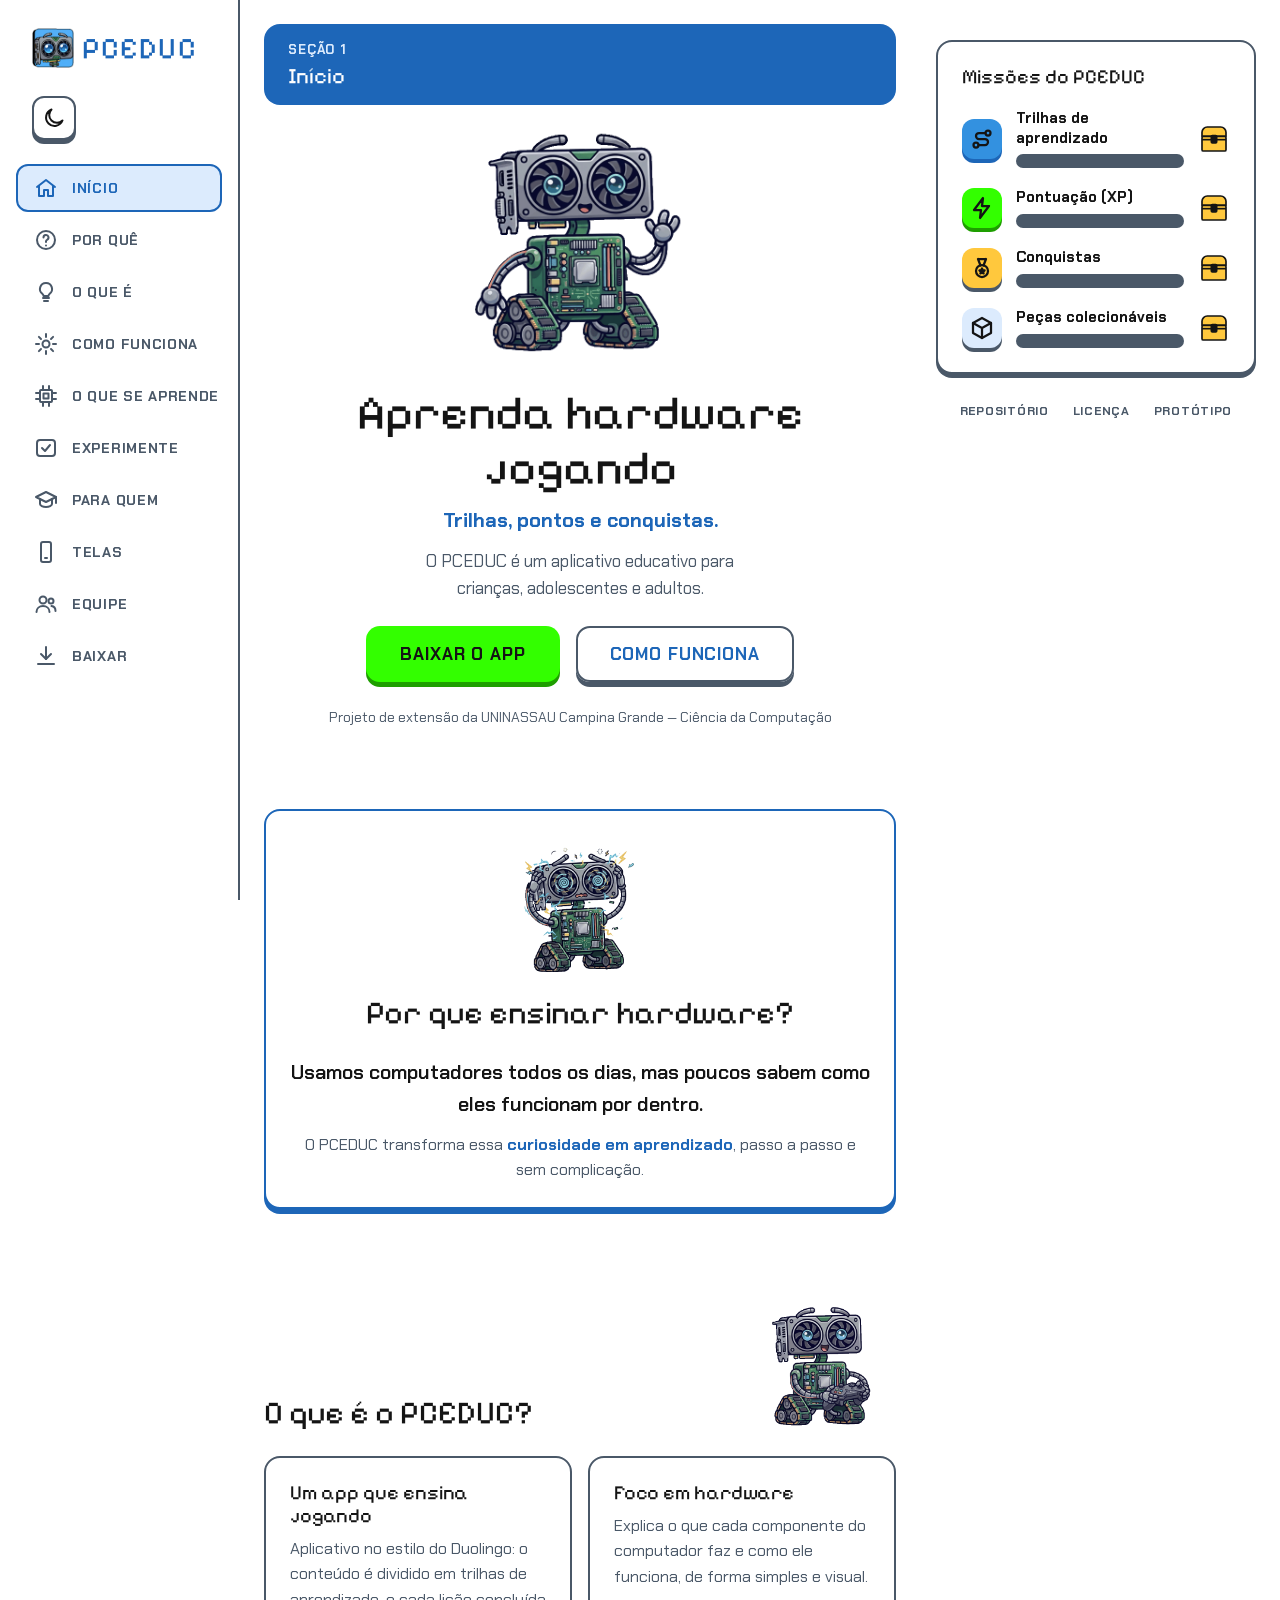
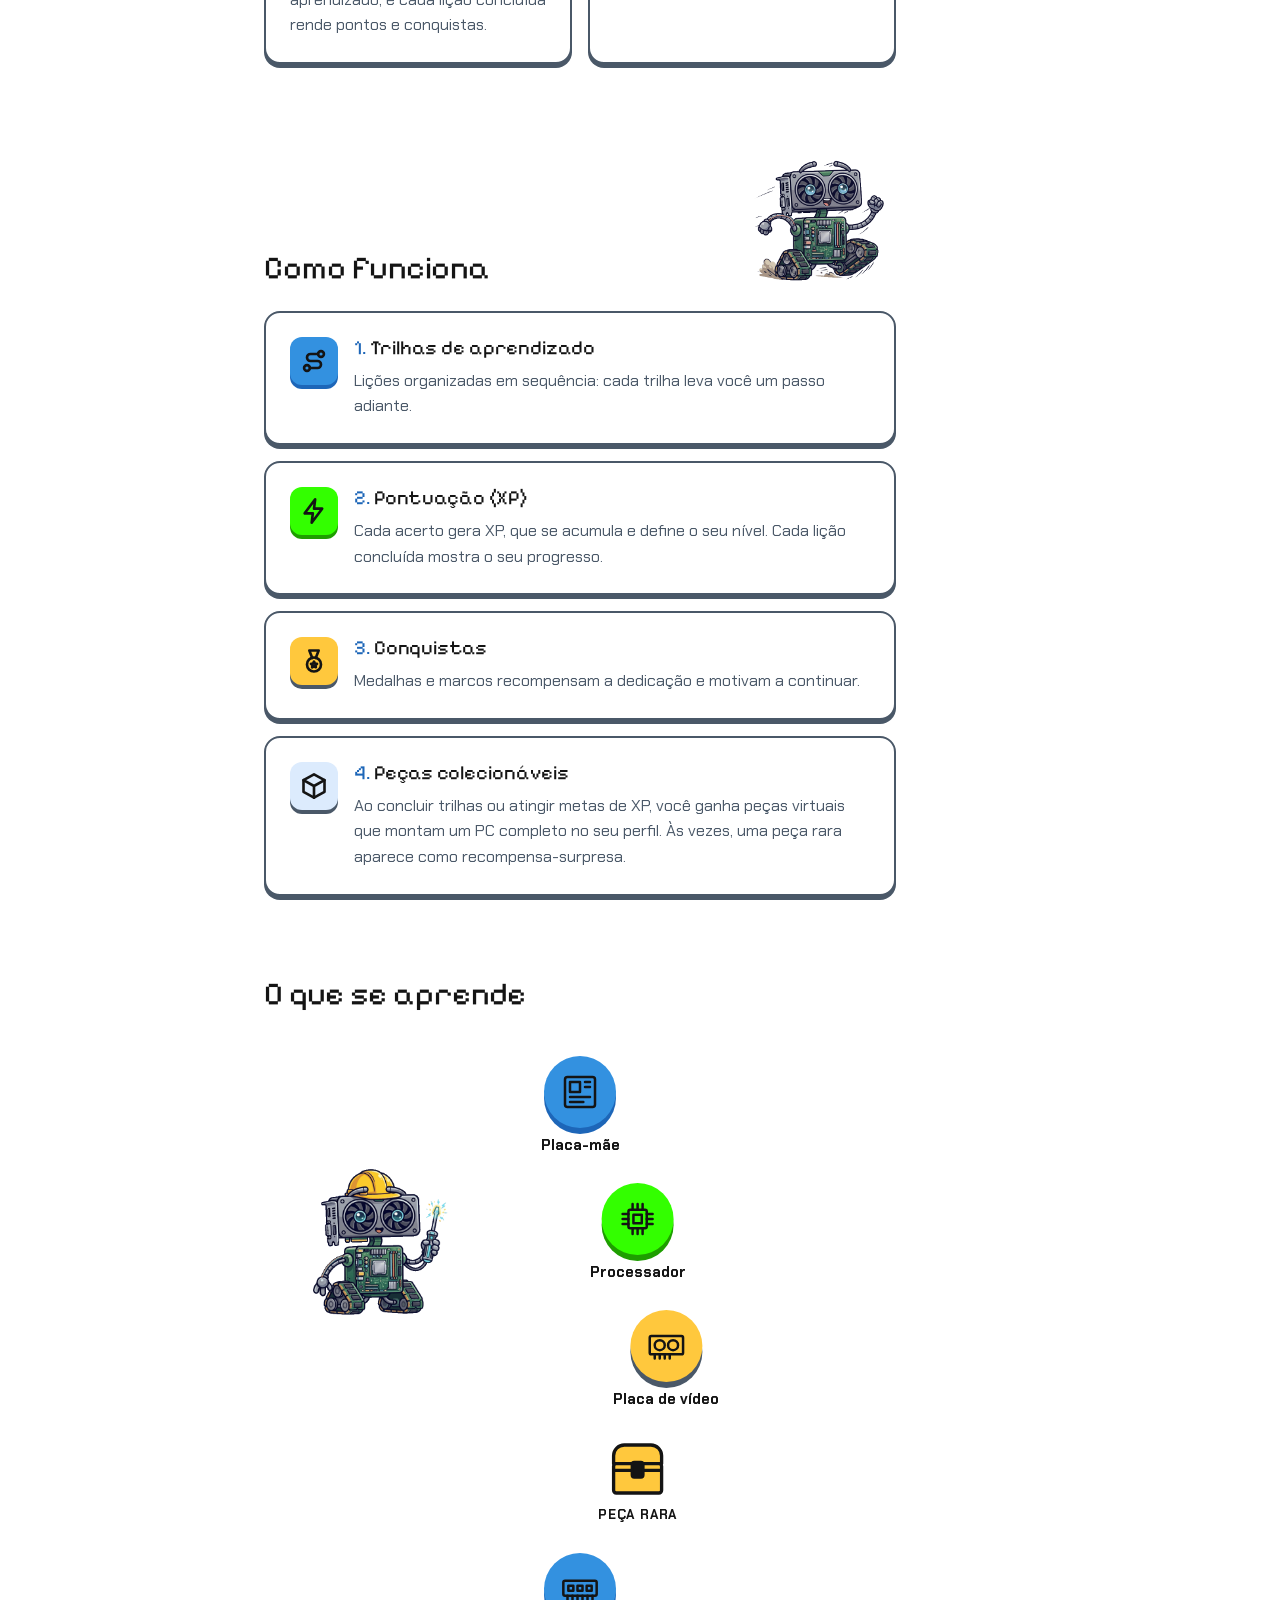
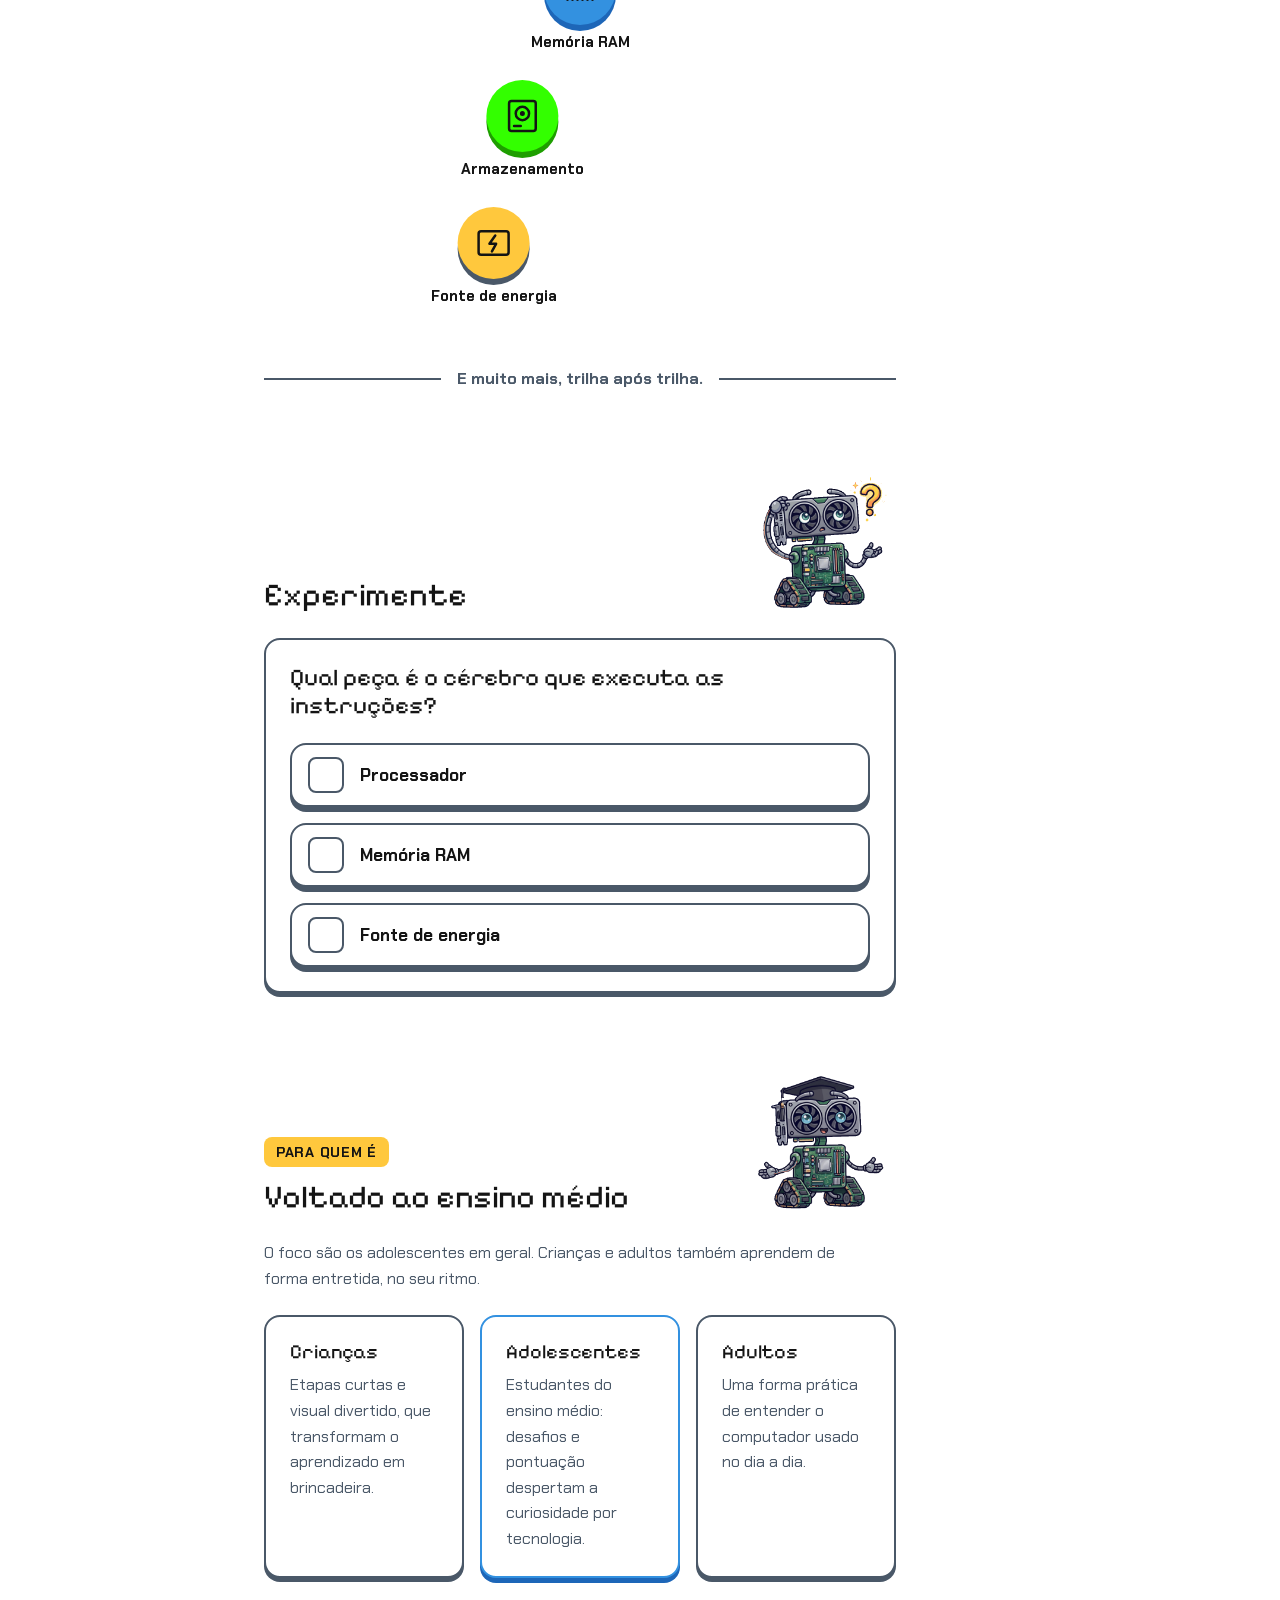
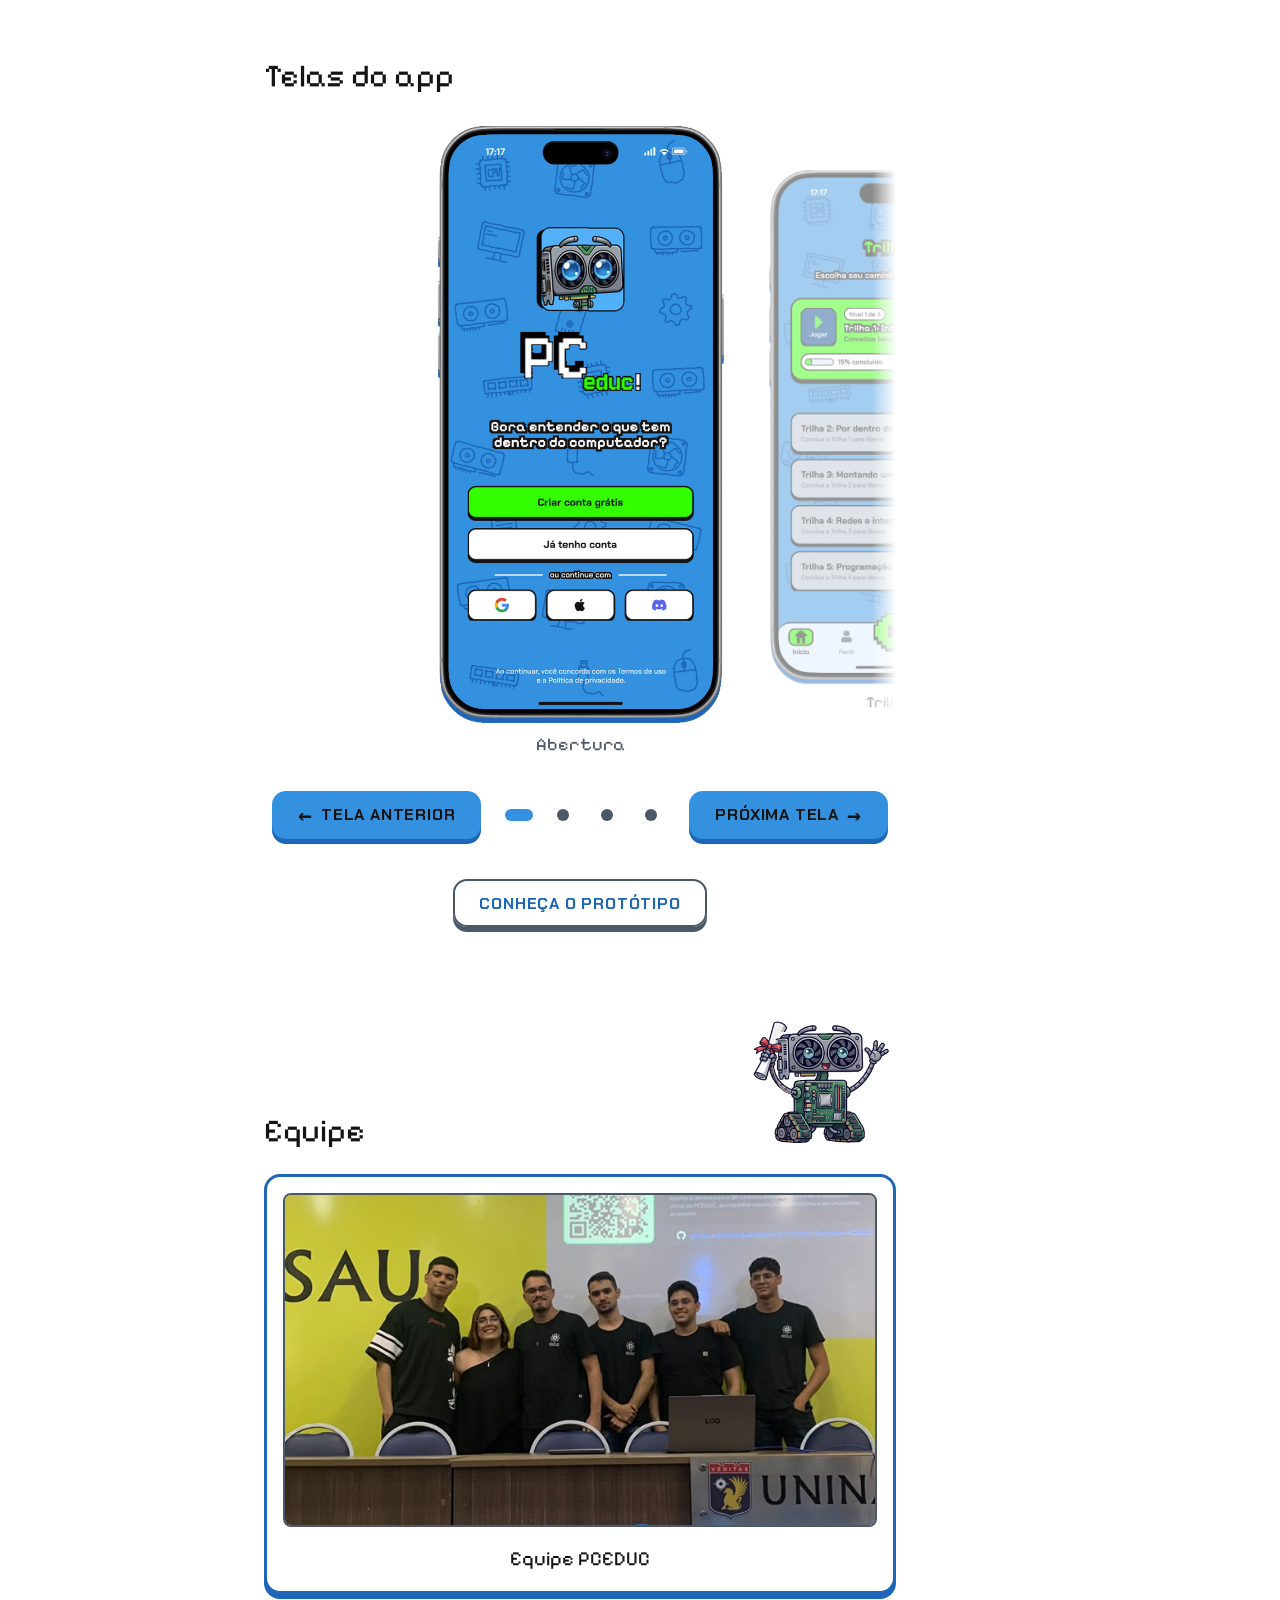
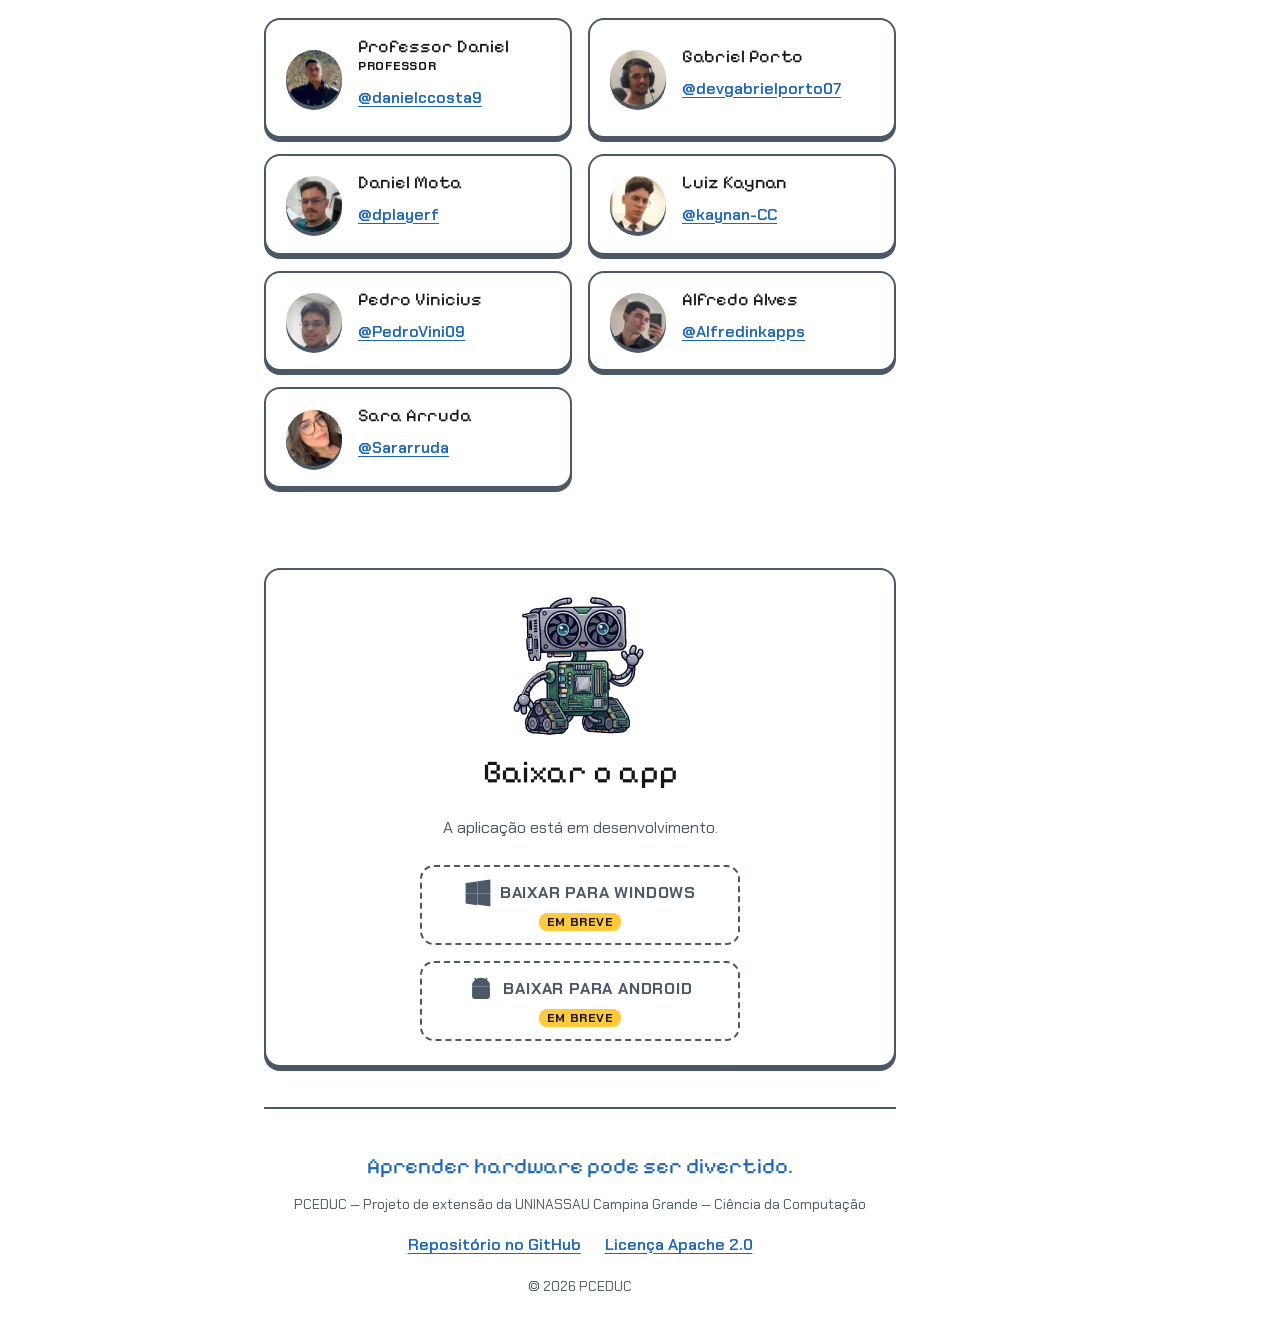
==== commit a644a1ca: "fix: atualização no HTML referências antigas quebrando o link do githubpage" ====
--- a/site-apresentacao-pceduc/html/index.html
+++ b/site-apresentacao-pceduc/html/index.html
@@ -129,7 +129,7 @@
       <section class="pc-secao pc-hero" id="topo" aria-labelledby="titulo-topo">
         <!-- DEC009: com movimento reduzido, mostra o quadro parado -->
         <picture>
-          <source srcset="assets/img/mascote/acenando.png" media="(prefers-reduced-motion: reduce)">
+          <source srcset="../assets/img/mascote/acenando.png" media="(prefers-reduced-motion: reduce)">
           <img class="pc-hero__mascote" src="../assets/img/mascote/acenando.gif" alt="Benchware, o mascote do PCEDUC, acenando" width="512" height="512">
         </picture>
         <h1 class="pc-hero__titulo" id="titulo-topo">Aprenda hardware jogando</h1>
@@ -145,7 +145,7 @@
       <!-- ===== 2. Por que ensinar hardware? (F002) ===== -->
       <section class="pc-secao" id="por-que" aria-labelledby="titulo-por-que">
         <div class="pc-card pc-por-que pc-revelar">
-          <span class="pc-mascote pc-mascote--centro"><picture><source srcset="assets/img/mascote/sobrecarregado.png" media="(prefers-reduced-motion: reduce)"><img class="pc-mascote__img" src="../assets/img/mascote/sobrecarregado.gif" alt="" width="320" height="320" loading="lazy" decoding="async"></picture></span>
+          <span class="pc-mascote pc-mascote--centro"><picture><source srcset="../assets/img/mascote/sobrecarregado.png" media="(prefers-reduced-motion: reduce)"><img class="pc-mascote__img" src="../assets/img/mascote/sobrecarregado.gif" alt="" width="320" height="320" loading="lazy" decoding="async"></picture></span>
           <h2 class="pc-secao__titulo" id="titulo-por-que">Por que ensinar hardware?</h2>
           <p class="pc-por-que__destaque">Usamos computadores todos os dias, mas poucos sabem como eles funcionam por dentro.</p>
           <p class="pc-por-que__texto">O PCEDUC transforma essa <span class="pc-sublinhado">curiosidade em aprendizado</span>, passo a passo e sem complicação.</p>
@@ -156,7 +156,7 @@
       <section class="pc-secao" id="o-que-e" aria-labelledby="titulo-o-que-e">
         <div class="pc-secao__cabeca">
           <h2 class="pc-secao__titulo" id="titulo-o-que-e">O que é o PCEDUC?</h2>
-          <span class="pc-mascote"><picture><source srcset="assets/img/mascote/jogando.png" media="(prefers-reduced-motion: reduce)"><img class="pc-mascote__img" src="../assets/img/mascote/jogando.gif" alt="" width="320" height="320" loading="lazy" decoding="async"></picture></span>
+          <span class="pc-mascote"><picture><source srcset="../assets/img/mascote/jogando.png" media="(prefers-reduced-motion: reduce)"><img class="pc-mascote__img" src="../assets/img/mascote/jogando.gif" alt="" width="320" height="320" loading="lazy" decoding="async"></picture></span>
         </div>
         <div class="pc-grade pc-grade--2">
           <article class="pc-card pc-revelar">
@@ -174,7 +174,7 @@
       <section class="pc-secao" id="como-funciona" aria-labelledby="titulo-como-funciona">
         <div class="pc-secao__cabeca">
           <h2 class="pc-secao__titulo" id="titulo-como-funciona">Como funciona</h2>
-          <span class="pc-mascote"><picture><source srcset="assets/img/mascote/correndo.png" media="(prefers-reduced-motion: reduce)"><img class="pc-mascote__img" src="../assets/img/mascote/correndo.gif" alt="" width="320" height="320" loading="lazy" decoding="async"></picture></span>
+          <span class="pc-mascote"><picture><source srcset="../assets/img/mascote/correndo.png" media="(prefers-reduced-motion: reduce)"><img class="pc-mascote__img" src="../assets/img/mascote/correndo.gif" alt="" width="320" height="320" loading="lazy" decoding="async"></picture></span>
         </div>
         <!-- Lista ordenada: a sequência dos passos tem significado (trilha → XP → conquistas → peças) -->
         <ol class="pc-lista-limpa pc-passos">
@@ -410,7 +410,7 @@
             <p class="pc-selo">Para quem é</p>
             <h2 class="pc-secao__titulo" id="titulo-para-quem">Voltado ao ensino médio</h2>
           </div>
-          <span class="pc-mascote"><picture><source srcset="assets/img/mascote/formado.png" media="(prefers-reduced-motion: reduce)"><img class="pc-mascote__img" src="../assets/img/mascote/formado.gif" alt="" width="320" height="320" loading="lazy" decoding="async"></picture></span>
+          <span class="pc-mascote"><picture><source srcset="../assets/img/mascote/formado.png" media="(prefers-reduced-motion: reduce)"><img class="pc-mascote__img" src="../assets/img/mascote/formado.gif" alt="" width="320" height="320" loading="lazy" decoding="async"></picture></span>
         </div>
         <p class="pc-secao__intro">O foco são os adolescentes em geral. Crianças e adultos também aprendem de forma entretida, no seu ritmo.</p>
         <ul class="pc-lista-limpa pc-grade pc-grade--3">
@@ -467,7 +467,7 @@
       <section class="pc-secao" id="equipe" aria-labelledby="titulo-equipe">
         <div class="pc-secao__cabeca">
           <h2 class="pc-secao__titulo" id="titulo-equipe">Equipe</h2>
-          <span class="pc-mascote"><picture><source srcset="assets/img/mascote/diploma.png" media="(prefers-reduced-motion: reduce)"><img class="pc-mascote__img" src="../assets/img/mascote/diploma.gif" alt="" width="320" height="320" loading="lazy" decoding="async"></picture></span>
+          <span class="pc-mascote"><picture><source srcset="../assets/img/mascote/diploma.png" media="(prefers-reduced-motion: reduce)"><img class="pc-mascote__img" src="../assets/img/mascote/diploma.gif" alt="" width="320" height="320" loading="lazy" decoding="async"></picture></span>
         </div>
         <!-- Moldura da foto da equipe toda: a foto é vertical e o recorte 16:9 foca nas pessoas (.pc-moldura__img) -->
         <figure class="pc-card pc-moldura pc-revelar">
@@ -533,7 +533,7 @@
       <!-- ===== 10. Download (F009 / RN001) ===== -->
       <section class="pc-secao" id="download" aria-labelledby="titulo-download">
         <div class="pc-card pc-download pc-revelar">
-          <span class="pc-mascote pc-mascote--centro"><picture><source srcset="assets/img/mascote/acenando.png" media="(prefers-reduced-motion: reduce)"><img class="pc-mascote__img" src="../assets/img/mascote/acenando.gif" alt="" width="320" height="320" loading="lazy" decoding="async"></picture></span>
+          <span class="pc-mascote pc-mascote--centro"><picture><source srcset="../assets/img/mascote/acenando.png" media="(prefers-reduced-motion: reduce)"><img class="pc-mascote__img" src="../assets/img/mascote/acenando.gif" alt="" width="320" height="320" loading="lazy" decoding="async"></picture></span>
           <h2 class="pc-secao__titulo" id="titulo-download">Baixar o app</h2>
           <p class="pc-download__texto">A aplicação está em desenvolvimento.</p>
           <!--
